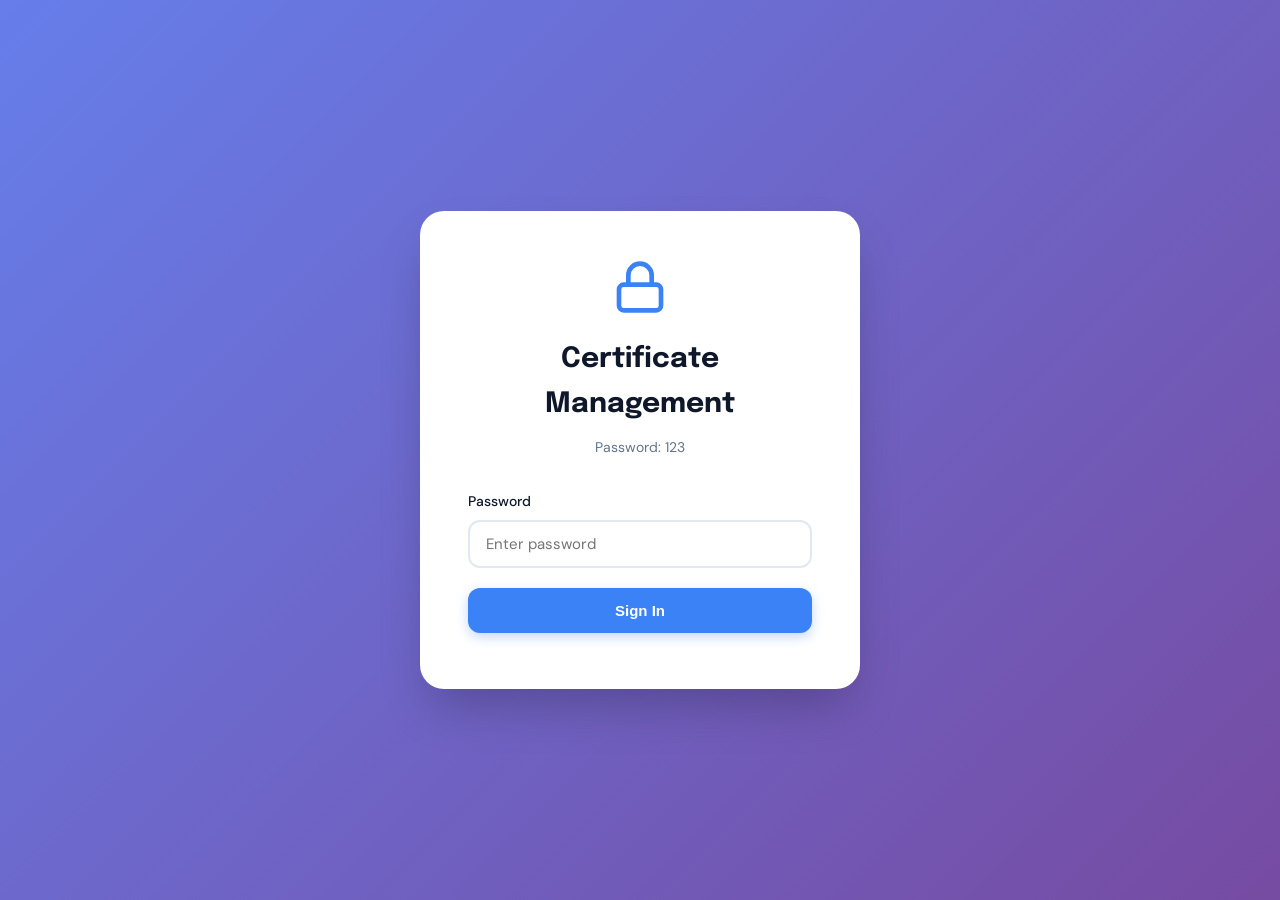
==== index.html @ cfa5e2e6 "Rename index .html to index.html" ====
<!DOCTYPE html>
<html lang="en">
<head>
  <meta charset="UTF-8">
  <meta name="viewport" content="width=device-width, initial-scale=1.0">
  <title>Certificate Management System</title>
  <link href="https://fonts.googleapis.com/css2?family=DM+Sans:wght@400;500;700&family=Epilogue:wght@600;700;800&display=swap" rel="stylesheet">
  <style>
/* ===== CSS VARIABLES ===== */
:root {
  --color-primary: #0F172A;
  --color-accent: #3B82F6;
  --color-accent-hover: #2563EB;
  --color-success: #10B981;
  --color-success-light: #D1FAE5;
  --color-success-dark: #065F46;
  --color-warning: #F59E0B;
  --color-warning-light: #FEF3C7;
  --color-warning-dark: #92400E;
  --color-danger: #EF4444;
  --color-danger-light: #FEE2E2;
  --color-danger-dark: #991B1B;
  --color-info: #06B6D4;
  --color-bg: #F8FAFC;
  --color-surface: #FFFFFF;
  --color-border: #E2E8F0;
  --color-text: #0F172A;
  --color-text-secondary: #64748B;
  --color-text-tertiary: #94A3B8;
  --font-body: 'DM Sans', -apple-system, BlinkMacSystemFont, sans-serif;
  --font-heading: 'Epilogue', -apple-system, BlinkMacSystemFont, sans-serif;
  --shadow-sm: 0 1px 2px 0 rgba(0,0,0,0.05);
  --shadow-md: 0 4px 6px -1px rgba(0,0,0,0.1);
  --shadow-lg: 0 10px 15px -3px rgba(0,0,0,0.1);
  --shadow-xl: 0 20px 25px -5px rgba(0,0,0,0.1);
  --transition: all 0.2s cubic-bezier(0.4, 0, 0.2, 1);
}

/* ===== RESET ===== */
* { margin: 0; padding: 0; box-sizing: border-box; }

body {
  font-family: var(--font-body);
  background: var(--color-bg);
  color: var(--color-text);
  line-height: 1.6;
  -webkit-font-smoothing: antialiased;
}

/* ===== ANIMATIONS ===== */
@keyframes slideUp {
  from { opacity: 0; transform: translateY(30px); }
  to   { opacity: 1; transform: translateY(0); }
}

/* ===== LOGIN ===== */
.login-container {
  min-height: 100vh;
  display: flex;
  align-items: center;
  justify-content: center;
  background: linear-gradient(135deg, #667eea 0%, #764ba2 100%);
  padding: 20px;
}

.login-card {
  background: var(--color-surface);
  padding: 48px;
  border-radius: 24px;
  box-shadow: 0 25px 50px -12px rgba(0,0,0,0.25);
  width: 100%;
  max-width: 440px;
  animation: slideUp 0.5s ease-out;
}

.login-header { text-align: center; margin-bottom: 32px; }
.lock-icon { width: 56px; height: 56px; color: var(--color-accent); margin-bottom: 16px; }
.login-header h1 { font-family: var(--font-heading); font-size: 28px; font-weight: 700; margin-bottom: 8px; }
.subtitle { color: var(--color-text-secondary); font-size: 14px; }

/* ===== INPUTS ===== */
.input-group { display: flex; flex-direction: column; gap: 8px; margin-bottom: 20px; }
.input-group label { font-size: 14px; font-weight: 500; }

input[type="text"],
input[type="password"],
input[type="date"],
select {
  padding: 12px 16px;
  border: 2px solid var(--color-border);
  border-radius: 12px;
  font-size: 15px;
  font-family: var(--font-body);
  transition: var(--transition);
  background: var(--color-surface);
}

input:focus, select:focus {
  outline: none;
  border-color: var(--color-accent);
  box-shadow: 0 0 0 3px rgba(59,130,246,0.1);
}

input[type="file"] { display: none; }

/* ===== BUTTONS ===== */
.btn-primary {
  display: flex; align-items: center; justify-content: center; gap: 8px;
  padding: 14px 24px;
  background: var(--color-accent); color: white;
  border: none; border-radius: 12px;
  font-size: 15px; font-weight: 600; cursor: pointer;
  transition: var(--transition);
  box-shadow: 0 4px 12px rgba(59,130,246,0.3);
  width: 100%;
}
.btn-primary:hover { background: var(--color-accent-hover); transform: translateY(-2px); }

.btn-secondary {
  display: flex; align-items: center; gap: 8px;
  padding: 10px 18px;
  background: var(--color-surface); color: var(--color-text);
  border: 2px solid var(--color-border); border-radius: 10px;
  font-size: 14px; font-weight: 500; cursor: pointer;
  transition: var(--transition);
}
.btn-secondary:hover { background: var(--color-bg); border-color: var(--color-accent); color: var(--color-accent); }
.btn-secondary svg { width: 18px; height: 18px; }
.btn-secondary.active { background: var(--color-accent); color: white; border-color: var(--color-accent); }

.error-msg { color: var(--color-danger); font-size: 14px; text-align: center; margin-top: 8px; font-weight: 500; }

/* ===== MAIN APP ===== */
.main-container { min-height: 100vh; background: var(--color-bg); display: none; }

.app-header {
  background: var(--color-surface);
  border-bottom: 1px solid var(--color-border);
  position: sticky; top: 0; z-index: 100;
  box-shadow: var(--shadow-sm);
}

.header-content {
  max-width: 1400px; margin: 0 auto;
  padding: 20px 32px;
  display: flex; justify-content: space-between; align-items: center;
  flex-wrap: wrap; gap: 16px;
}

.header-left { display: flex; align-items: center; gap: 16px; }
.logo-icon { width: 32px; height: 32px; color: var(--color-accent); }
.header-left h1 { font-family: var(--font-heading); font-size: 22px; font-weight: 700; }
.header-right { display: flex; gap: 12px; align-items: center; }

.badge {
  display: inline-flex; align-items: center; justify-content: center;
  min-width: 20px; height: 20px; padding: 0 6px;
  background: var(--color-danger); color: white;
  border-radius: 10px; font-size: 11px; font-weight: 700; margin-left: 4px;
}

/* ===== NAV TABS ===== */
.nav-tabs {
  max-width: 1400px; margin: 0 auto;
  padding: 0 32px;
  display: flex; gap: 4px;
  border-top: 1px solid var(--color-border);
}

.nav-tab {
  display: flex; align-items: center; gap: 8px;
  padding: 12px 20px;
  background: none; border: none;
  font-family: var(--font-body);
  font-size: 14px; font-weight: 500;
  color: var(--color-text-secondary);
  cursor: pointer;
  border-bottom: 3px solid transparent;
  margin-bottom: -1px;
  transition: var(--transition);
}
.nav-tab:hover { color: var(--color-accent); }
.nav-tab.active { color: var(--color-accent); border-bottom-color: var(--color-accent); }
.nav-tab svg { width: 18px; height: 18px; }

/* ===== PAGES ===== */
.page { display: none; }
.page.active { display: block; }
.main-content { max-width: 1400px; margin: 0 auto; padding: 32px; }

/* ===== STATS ===== */
.stats-grid {
  display: grid;
  grid-template-columns: repeat(auto-fit, minmax(250px, 1fr));
  gap: 20px; margin-bottom: 32px;
}

.stat-card {
  background: var(--color-surface); border: 2px solid var(--color-border);
  border-radius: 16px; padding: 24px;
  display: flex; align-items: center; gap: 16px;
  transition: var(--transition);
}
.stat-card:hover { transform: translateY(-4px); box-shadow: var(--shadow-lg); }

.stat-icon {
  width: 56px; height: 56px; border-radius: 14px;
  display: flex; align-items: center; justify-content: center; flex-shrink: 0;
}
.stat-icon svg { width: 28px; height: 28px; }
.stat-total .stat-icon   { background: rgba(59,130,246,0.1);  color: var(--color-accent); }
.stat-valid .stat-icon   { background: var(--color-success-light); color: var(--color-success); }
.stat-expiring .stat-icon { background: var(--color-warning-light); color: var(--color-warning); }
.stat-expired .stat-icon  { background: var(--color-danger-light);  color: var(--color-danger); }

.stat-label { font-size: 14px; color: var(--color-text-secondary); margin-bottom: 4px; font-weight: 500; }
.stat-value { font-size: 32px; font-weight: 700; font-family: var(--font-heading); }

/* ===== FORM ===== */
.form-card {
  background: var(--color-surface); border: 2px solid var(--color-border);
  border-radius: 16px; padding: 32px; margin-bottom: 32px;
}
.form-card h2 { font-family: var(--font-heading); font-size: 20px; font-weight: 700; margin-bottom: 24px; }
.form-grid { display: grid; grid-template-columns: repeat(auto-fit, minmax(280px,1fr)); gap: 20px; margin-bottom: 20px; }

.file-upload-area { margin-bottom: 24px; }

.file-label {
  display: flex; flex-direction: column; align-items: center; justify-content: center; gap: 12px;
  padding: 32px;
  border: 2px dashed var(--color-border); border-radius: 12px;
  background: var(--color-bg); cursor: pointer; transition: var(--transition);
}
.file-label:hover { border-color: var(--color-accent); background: rgba(59,130,246,0.05); }
.file-label svg { width: 40px; height: 40px; color: var(--color-accent); }
.file-hint { font-size: 13px; color: var(--color-text-secondary); }

.image-preview {
  margin-top: 16px; position: relative; display: inline-block;
  border-radius: 12px; overflow: hidden; border: 2px solid var(--color-border);
}
.image-preview img { display: block; max-width: 300px; max-height: 200px; object-fit: contain; }

.remove-preview {
  position: absolute; top: 8px; right: 8px;
  width: 32px; height: 32px; border-radius: 8px;
  background: rgba(239,68,68,0.95); color: white; border: none;
  cursor: pointer; display: flex; align-items: center; justify-content: center;
}
.remove-preview svg { width: 16px; height: 16px; }

/* ===== TABLE ===== */
.table-controls {
  display: flex; gap: 16px; margin-bottom: 20px; flex-wrap: wrap; align-items: center;
}

.search-box { flex: 1; min-width: 280px; position: relative; }
.search-box svg {
  position: absolute; left: 16px; top: 50%; transform: translateY(-50%);
  width: 20px; height: 20px; color: var(--color-text-secondary); pointer-events: none;
}
.search-box input { width: 100%; padding-left: 48px; }

.filter-group { display: flex; align-items: center; gap: 8px; }
.filter-group label { font-size: 14px; font-weight: 500; color: var(--color-text-secondary); }
.filter-group select { min-width: 150px; }

.table-container {
  background: var(--color-surface); border: 2px solid var(--color-border);
  border-radius: 16px; overflow: hidden;
}

#certTable { width: 100%; border-collapse: collapse; }
#certTable thead { background: var(--color-bg); }
#certTable th {
  padding: 16px 20px; text-align: left;
  font-size: 13px; font-weight: 700; text-transform: uppercase; letter-spacing: 0.5px;
  color: var(--color-text-secondary); border-bottom: 2px solid var(--color-border);
}
#certTable td { padding: 16px 20px; font-size: 14px; border-bottom: 1px solid var(--color-border); }
#certTable tbody tr { transition: var(--transition); }
#certTable tbody tr:hover { background: var(--color-bg); }

tr.valid    { border-left: 4px solid var(--color-success); }
tr.expiring { border-left: 4px solid var(--color-warning); }
tr.expired  { border-left: 4px solid var(--color-danger); }

.status-badge {
  display: inline-flex; align-items: center;
  padding: 6px 12px; border-radius: 8px;
  font-size: 12px; font-weight: 600; text-transform: uppercase; letter-spacing: 0.5px;
}
.status-valid    { background: var(--color-success-light); color: var(--color-success-dark); }
.status-expiring { background: var(--color-warning-light); color: var(--color-warning-dark); }
.status-expired  { background: var(--color-danger-light);  color: var(--color-danger-dark); }

.certificate-img {
  width: 80px; height: 60px; object-fit: cover;
  border-radius: 8px; border: 2px solid var(--color-border);
  cursor: pointer; transition: var(--transition);
}
.certificate-img:hover { transform: scale(1.05); }

.action-buttons { display: flex; gap: 8px; }

.action-btn {
  padding: 8px 12px; border-radius: 8px; font-size: 13px; font-weight: 500;
  cursor: pointer; transition: var(--transition);
  border: 2px solid var(--color-border); background: var(--color-surface);
  display: inline-flex; align-items: center; gap: 4px;
}
.action-btn svg { width: 16px; height: 16px; }
.btn-view   { border-color: var(--color-info);   color: var(--color-info); }
.btn-view:hover  { background: var(--color-info);  color: white; }
.btn-delete { border-color: var(--color-danger); color: var(--color-danger); }
.btn-delete:hover { background: var(--color-danger); color: white; }

.empty-state { text-align: center; padding: 80px 20px; }
.empty-state svg { width: 80px; height: 80px; color: var(--color-text-tertiary); margin-bottom: 24px; }
.empty-state h3 { font-family: var(--font-heading); font-size: 20px; font-weight: 700; margin-bottom: 8px; }
.empty-state p { color: var(--color-text-secondary); }

/* ===== CALENDAR PAGE ===== */
.calendar-page { max-width: 1400px; margin: 0 auto; padding: 32px; }

.calendar-header {
  display: flex; align-items: center; justify-content: space-between;
  margin-bottom: 28px; flex-wrap: wrap; gap: 16px;
}
.calendar-header h2 { font-family: var(--font-heading); font-size: 24px; font-weight: 700; }

.calendar-nav { display: flex; align-items: center; gap: 16px; }

.calendar-month-year {
  font-family: var(--font-heading); font-size: 20px; font-weight: 700;
  min-width: 180px; text-align: center;
}

.calendar-nav-btn {
  width: 40px; height: 40px; border-radius: 10px;
  background: var(--color-surface); border: 2px solid var(--color-border);
  cursor: pointer; display: flex; align-items: center; justify-content: center;
  transition: var(--transition);
}
.calendar-nav-btn:hover { border-color: var(--color-accent); color: var(--color-accent); }
.calendar-nav-btn svg { width: 20px; height: 20px; }

.calendar-legend { display: flex; gap: 20px; flex-wrap: wrap; margin-bottom: 20px; }
.legend-item { display: flex; align-items: center; gap: 8px; font-size: 13px; font-weight: 500; }
.legend-dot { width: 12px; height: 12px; border-radius: 50%; }
.legend-dot.issued   { background: var(--color-accent); }
.legend-dot.expiring { background: var(--color-warning); }
.legend-dot.expired  { background: var(--color-danger); }
.legend-dot.valid    { background: var(--color-success); }

.calendar-grid-wrapper {
  background: var(--color-surface); border: 2px solid var(--color-border);
  border-radius: 20px; overflow: hidden;
  box-shadow: var(--shadow-md);
}

.calendar-weekdays {
  display: grid; grid-template-columns: repeat(7, 1fr);
  background: var(--color-bg); border-bottom: 2px solid var(--color-border);
}

.calendar-weekday {
  padding: 14px 8px; text-align: center;
  font-size: 12px; font-weight: 700; text-transform: uppercase;
  letter-spacing: 0.5px; color: var(--color-text-secondary);
}

.calendar-days { display: grid; grid-template-columns: repeat(7, 1fr); }

.calendar-day {
  min-height: 110px; padding: 10px;
  border-right: 1px solid var(--color-border);
  border-bottom: 1px solid var(--color-border);
  cursor: default;
  transition: var(--transition);
  position: relative;
}
.calendar-day:nth-child(7n) { border-right: none; }
.calendar-day.other-month { background: #FAFAFA; }
.calendar-day.other-month .day-number { color: var(--color-text-tertiary); }
.calendar-day.today { background: rgba(59,130,246,0.05); }
.calendar-day.today .day-number {
  background: var(--color-accent); color: white;
  width: 28px; height: 28px; border-radius: 50%;
  display: flex; align-items: center; justify-content: center;
  font-weight: 700;
}
.calendar-day.has-certs { cursor: pointer; }
.calendar-day.has-certs:hover { background: rgba(59,130,246,0.07); }

.day-number {
  font-size: 14px; font-weight: 600;
  width: 28px; height: 28px;
  display: flex; align-items: center; justify-content: center;
  margin-bottom: 6px;
}

.day-dots { display: flex; flex-wrap: wrap; gap: 4px; margin-top: 4px; }

.day-cert-pill {
  display: inline-flex; align-items: center;
  padding: 2px 8px; border-radius: 6px;
  font-size: 11px; font-weight: 600;
  max-width: 100%; overflow: hidden; text-overflow: ellipsis; white-space: nowrap;
  cursor: pointer;
}
.pill-issued   { background: rgba(59,130,246,0.15); color: #1D4ED8; }
.pill-expiring { background: var(--color-warning-light); color: var(--color-warning-dark); }
.pill-expired  { background: var(--color-danger-light);  color: var(--color-danger-dark); }
.pill-valid    { background: var(--color-success-light);  color: var(--color-success-dark); }

.more-certs {
  font-size: 11px; color: var(--color-text-secondary); font-weight: 600;
  margin-top: 4px; cursor: pointer;
}
.more-certs:hover { color: var(--color-accent); }

/* ===== CALENDAR DETAIL PANEL ===== */
.cal-detail-panel {
  background: var(--color-surface); border: 2px solid var(--color-border);
  border-radius: 16px; margin-top: 24px; padding: 28px;
  animation: slideUp 0.3s ease-out;
  display: none;
}
.cal-detail-panel.show { display: block; }

.cal-detail-title {
  font-family: var(--font-heading); font-size: 18px; font-weight: 700;
  margin-bottom: 20px; display: flex; align-items: center; justify-content: space-between;
}

.close-detail {
  width: 32px; height: 32px; border-radius: 8px;
  background: var(--color-bg); border: 2px solid var(--color-border);
  cursor: pointer; display: flex; align-items: center; justify-content: center;
  transition: var(--transition);
}
.close-detail:hover { border-color: var(--color-danger); color: var(--color-danger); }
.close-detail svg { width: 16px; height: 16px; }

.detail-certs-grid {
  display: grid; grid-template-columns: repeat(auto-fill, minmax(260px, 1fr));
  gap: 16px;
}

.detail-cert-card {
  border: 2px solid var(--color-border); border-radius: 12px;
  padding: 16px; cursor: pointer;
  transition: var(--transition);
  overflow: hidden;
}
.detail-cert-card:hover { transform: translateY(-2px); box-shadow: var(--shadow-md); }
.detail-cert-card.issued-card  { border-left: 4px solid var(--color-accent); }
.detail-cert-card.expiry-card.valid    { border-left: 4px solid var(--color-success); }
.detail-cert-card.expiry-card.expiring { border-left: 4px solid var(--color-warning); }
.detail-cert-card.expiry-card.expired  { border-left: 4px solid var(--color-danger); }

.detail-cert-type  { font-size: 11px; font-weight: 700; text-transform: uppercase; letter-spacing: 0.5px; margin-bottom: 8px; opacity: 0.7; }
.detail-cert-num   { font-size: 16px; font-weight: 700; margin-bottom: 4px; }
.detail-cert-sup   { font-size: 13px; color: var(--color-text-secondary); }

.detail-cert-img {
  width: 100%; height: 80px; object-fit: cover;
  border-radius: 8px; margin-top: 12px;
  border: 1px solid var(--color-border);
}

/* ===== MODALS ===== */
.modal { display: none; position: fixed; inset: 0; z-index: 1000; }

.modal-overlay {
  position: absolute; inset: 0;
  background: rgba(0,0,0,0.6); backdrop-filter: blur(4px);
}

.modal-content {
  position: relative; background: var(--color-surface);
  margin: 5% auto; width: 90%; max-width: 600px;
  border-radius: 20px; box-shadow: var(--shadow-xl);
  max-height: 80vh; display: flex; flex-direction: column;
}
.modal-large { max-width: 900px; }

.modal-header {
  padding: 24px 32px; border-bottom: 2px solid var(--color-border);
  display: flex; justify-content: space-between; align-items: center;
}
.modal-header h2 { font-family: var(--font-heading); font-size: 20px; font-weight: 700; }
.modal-actions { display: flex; gap: 8px; }

.btn-icon {
  width: 40px; height: 40px; border-radius: 10px;
  background: var(--color-surface); border: 2px solid var(--color-border);
  cursor: pointer; display: flex; align-items: center; justify-content: center;
  transition: var(--transition);
}
.btn-icon svg { width: 20px; height: 20px; }
.btn-icon:hover { background: var(--color-bg); border-color: var(--color-accent); color: var(--color-accent); }

.modal-close {
  width: 40px; height: 40px; border-radius: 10px;
  background: var(--color-bg); border: 2px solid var(--color-border);
  color: var(--color-text); cursor: pointer;
  display: flex; align-items: center; justify-content: center;
}
.modal-close:hover { background: var(--color-danger-light); border-color: var(--color-danger); color: var(--color-danger); }

.modal-body { padding: 32px; overflow-y: auto; }

#viewCertImage {
  width: 100%; height: auto; max-height: 70vh;
  object-fit: contain; border-radius: 12px; border: 2px solid var(--color-border);
}

.reminder-item { padding: 16px; border-radius: 12px; margin-bottom: 12px; border-left: 4px solid; }
.reminder-expired  { background: var(--color-danger-light);  border-color: var(--color-danger);  color: var(--color-danger-dark); }
.reminder-expiring { background: var(--color-warning-light); border-color: var(--color-warning); color: var(--color-warning-dark); }
.reminder-item strong { display: block; margin-bottom: 4px; font-size: 15px; }

/* ===== TOAST ===== */
.toast {
  position: fixed; bottom: 32px; right: 32px;
  background: var(--color-primary); color: white;
  padding: 16px 24px; border-radius: 12px;
  box-shadow: var(--shadow-xl); display: none; z-index: 2000; max-width: 400px;
}
.toast.show    { display: block; }
.toast.success { background: var(--color-success); }
.toast.error   { background: var(--color-danger); }

/* ===== RESPONSIVE ===== */
@media (max-width: 768px) {
  .stats-grid { grid-template-columns: 1fr; }
  .form-grid  { grid-template-columns: 1fr; }
  .table-container { overflow-x: auto; }
  #certTable { min-width: 800px; }
  .login-card { padding: 32px 24px; }
  .calendar-day { min-height: 72px; padding: 6px; }
  .calendar-page, .main-content { padding: 16px; }
  .day-cert-pill { font-size: 10px; padding: 1px 5px; }
  .nav-tabs { padding: 0 16px; }
  .header-content { padding: 16px; }
}

  </style>
</head>
<body>

<!-- LOGIN PAGE -->
<div id="loginPage" class="login-container">
  <div class="login-card">
    <div class="login-header">
      <svg class="lock-icon" viewBox="0 0 24 24" fill="none" stroke="currentColor" stroke-width="2">
        <rect x="3" y="11" width="18" height="11" rx="2" ry="2"></rect>
        <path d="M7 11V7a5 5 0 0 1 10 0v4"></path>
      </svg>
      <h1>Certificate Management</h1>
      <p class="subtitle">Password: 123</p>
    </div>
    <div class="input-group">
      <label for="passwordInput">Password</label>
      <input type="password" id="passwordInput" placeholder="Enter password" onkeydown="if(event.key==='Enter')login()">
    </div>
    <button onclick="login()" class="btn-primary"><span>Sign In</span></button>
    <p id="loginError" class="error-msg"></p>
  </div>
</div>

<!-- MAIN APP -->
<div id="mainPage" class="main-container">
  <header class="app-header">
    <div class="header-content">
      <div class="header-left">
        <svg class="logo-icon" viewBox="0 0 24 24" fill="none" stroke="currentColor" stroke-width="2">
          <path d="M14 2H6a2 2 0 0 0-2 2v16a2 2 0 0 0 2 2h12a2 2 0 0 0 2-2V8z"></path>
          <polyline points="14 2 14 8 20 8"></polyline>
        </svg>
        <h1>Certificate Manager</h1>
      </div>
      <div class="header-right">
        <button class="btn-secondary" onclick="viewReminders()">
          <svg viewBox="0 0 24 24" fill="none" stroke="currentColor" stroke-width="2">
            <path d="M18 8A6 6 0 0 0 6 8c0 7-3 9-3 9h18s-3-2-3-9"></path>
          </svg>
          <span>Reminders</span>
          <span id="reminderBadge" class="badge" style="display:none;">0</span>
        </button>
        <button class="btn-secondary" onclick="exportData()">
          <svg viewBox="0 0 24 24" fill="none" stroke="currentColor" stroke-width="2">
            <path d="M21 15v4a2 2 0 0 1-2 2H5a2 2 0 0 1-2-2v-4"></path>
            <polyline points="7 10 12 15 17 10"></polyline>
          </svg>
          <span>Export</span>
        </button>
        <button class="btn-secondary" onclick="logout()"><span>Logout</span></button>
      </div>
    </div>

    <!-- NAV TABS -->
    <div class="nav-tabs">
      <button class="nav-tab active" onclick="switchPage('dashboard')" id="tab-dashboard">
        <svg viewBox="0 0 24 24" fill="none" stroke="currentColor" stroke-width="2">
          <rect x="3" y="3" width="7" height="7"></rect><rect x="14" y="3" width="7" height="7"></rect>
          <rect x="3" y="14" width="7" height="7"></rect><rect x="14" y="14" width="7" height="7"></rect>
        </svg>
        Dashboard
      </button>
      <button class="nav-tab" onclick="switchPage('calendar')" id="tab-calendar">
        <svg viewBox="0 0 24 24" fill="none" stroke="currentColor" stroke-width="2">
          <rect x="3" y="4" width="18" height="18" rx="2" ry="2"></rect>
          <line x1="16" y1="2" x2="16" y2="6"></line>
          <line x1="8" y1="2" x2="8" y2="6"></line>
          <line x1="3" y1="10" x2="21" y2="10"></line>
        </svg>
        Calendar
      </button>
    </div>
  </header>

  <!-- DASHBOARD PAGE -->
  <div id="page-dashboard" class="page active">
    <div class="main-content">
      <div class="stats-grid">
        <div class="stat-card stat-total">
          <div class="stat-icon">
            <svg viewBox="0 0 24 24" fill="none" stroke="currentColor" stroke-width="2">
              <path d="M22 19a2 2 0 0 1-2 2H4a2 2 0 0 1-2-2V5a2 2 0 0 1 2-2h5l2 3h9a2 2 0 0 1 2 2z"></path>
            </svg>
          </div>
          <div class="stat-content">
            <p class="stat-label">Total Certificates</p>
            <p class="stat-value" id="totalCount">0</p>
          </div>
        </div>
        <div class="stat-card stat-valid">
          <div class="stat-icon">
            <svg viewBox="0 0 24 24" fill="none" stroke="currentColor" stroke-width="2">
              <polyline points="20 6 9 17 4 12"></polyline>
            </svg>
          </div>
          <div class="stat-content">
            <p class="stat-label">Valid</p>
            <p class="stat-value" id="validCount">0</p>
          </div>
        </div>
        <div class="stat-card stat-expiring">
          <div class="stat-icon">
            <svg viewBox="0 0 24 24" fill="none" stroke="currentColor" stroke-width="2">
              <circle cx="12" cy="12" r="10"></circle>
              <polyline points="12 6 12 12 16 14"></polyline>
            </svg>
          </div>
          <div class="stat-content">
            <p class="stat-label">Expiring Soon</p>
            <p class="stat-value" id="expiringCount">0</p>
          </div>
        </div>
        <div class="stat-card stat-expired">
          <div class="stat-icon">
            <svg viewBox="0 0 24 24" fill="none" stroke="currentColor" stroke-width="2">
              <circle cx="12" cy="12" r="10"></circle>
              <line x1="15" y1="9" x2="9" y2="15"></line>
              <line x1="9" y1="9" x2="15" y2="15"></line>
            </svg>
          </div>
          <div class="stat-content">
            <p class="stat-label">Expired</p>
            <p class="stat-value" id="expiredCount">0</p>
          </div>
        </div>
      </div>

      <div class="form-card">
        <h2>Add New Certificate</h2>
        <form id="certForm" onsubmit="addCertificate(event)">
          <div class="form-grid">
            <div class="input-group">
              <label for="certNumber">Certificate Number *</label>
              <input type="text" id="certNumber" required>
            </div>
            <div class="input-group">
              <label for="supplier">Supplier Name *</label>
              <input type="text" id="supplier" required>
            </div>
            <div class="input-group">
              <label for="issuedDate">Issued Date *</label>
              <input type="date" id="issuedDate" required>
            </div>
            <div class="input-group">
              <label for="expiryDate">Expiry Date *</label>
              <input type="date" id="expiryDate" required>
            </div>
          </div>
          <div class="file-upload-area">
            <label for="certFile" class="file-label">
              <svg viewBox="0 0 24 24" fill="none" stroke="currentColor" stroke-width="2">
                <path d="M21 15v4a2 2 0 0 1-2 2H5a2 2 0 0 1-2-2v-4"></path>
                <polyline points="17 8 12 3 7 8"></polyline>
                <line x1="12" y1="3" x2="12" y2="15"></line>
              </svg>
              <span id="fileLabel">Upload Certificate Image</span>
              <span class="file-hint">JPG, PNG, WebP, GIF (Max 5MB)</span>
            </label>
            <input type="file" id="certFile" accept="image/*" required onchange="previewImage(event)">
            <div id="imagePreview" class="image-preview" style="display:none;">
              <img id="previewImg" src="">
              <button type="button" class="remove-preview" onclick="clearPreview()">
                <svg viewBox="0 0 24 24" fill="none" stroke="currentColor" stroke-width="2">
                  <line x1="18" y1="6" x2="6" y2="18"></line>
                  <line x1="6" y1="6" x2="18" y2="18"></line>
                </svg>
              </button>
            </div>
          </div>
          <button type="submit" class="btn-primary"><span>Add Certificate</span></button>
        </form>
      </div>

      <div class="table-controls">
        <div class="search-box">
          <svg viewBox="0 0 24 24" fill="none" stroke="currentColor" stroke-width="2">
            <circle cx="11" cy="11" r="8"></circle>
            <path d="m21 21-4.35-4.35"></path>
          </svg>
          <input type="text" id="searchInput" placeholder="Search..." oninput="filterTable()">
        </div>
        <div class="filter-group">
          <label>Status:</label>
          <select id="statusFilter" onchange="filterTable()">
            <option value="all">All</option>
            <option value="valid">Valid</option>
            <option value="expiring">Expiring</option>
            <option value="expired">Expired</option>
          </select>
        </div>
      </div>

      <div class="table-container">
        <table id="certTable">
          <thead>
            <tr>
              <th>Certificate No.</th>
              <th>Supplier</th>
              <th>Issued</th>
              <th>Expiry</th>
              <th>Status</th>
              <th>Image</th>
              <th>Actions</th>
            </tr>
          </thead>
          <tbody></tbody>
        </table>
        <div id="emptyState" class="empty-state">
          <svg viewBox="0 0 24 24" fill="none" stroke="currentColor" stroke-width="2">
            <path d="M14 2H6a2 2 0 0 0-2 2v16a2 2 0 0 0 2 2h12a2 2 0 0 0 2-2V8z"></path>
          </svg>
          <h3>No certificates yet</h3>
          <p>Add your first certificate to get started</p>
        </div>
      </div>
    </div>
  </div>

  <!-- CALENDAR PAGE -->
  <div id="page-calendar" class="page">
    <div class="calendar-page">
      <div class="calendar-header">
        <h2>Certificate Calendar</h2>
        <div class="calendar-nav">
          <button class="calendar-nav-btn" onclick="changeCalMonth(-1)">
            <svg viewBox="0 0 24 24" fill="none" stroke="currentColor" stroke-width="2">
              <polyline points="15 18 9 12 15 6"></polyline>
            </svg>
          </button>
          <div class="calendar-month-year" id="calMonthYear"></div>
          <button class="calendar-nav-btn" onclick="changeCalMonth(1)">
            <svg viewBox="0 0 24 24" fill="none" stroke="currentColor" stroke-width="2">
              <polyline points="9 18 15 12 9 6"></polyline>
            </svg>
          </button>
          <button class="btn-secondary" onclick="goToday()" style="margin-left:8px;">Today</button>
        </div>
      </div>

      <div class="calendar-legend">
        <div class="legend-item"><div class="legend-dot issued"></div><span>Issued Date</span></div>
        <div class="legend-item"><div class="legend-dot valid"></div><span>Expires (Valid)</span></div>
        <div class="legend-item"><div class="legend-dot expiring"></div><span>Expires (Soon)</span></div>
        <div class="legend-item"><div class="legend-dot expired"></div><span>Expired</span></div>
      </div>

      <div class="calendar-grid-wrapper">
        <div class="calendar-weekdays">
          <div class="calendar-weekday">Sun</div>
          <div class="calendar-weekday">Mon</div>
          <div class="calendar-weekday">Tue</div>
          <div class="calendar-weekday">Wed</div>
          <div class="calendar-weekday">Thu</div>
          <div class="calendar-weekday">Fri</div>
          <div class="calendar-weekday">Sat</div>
        </div>
        <div class="calendar-days" id="calendarDays"></div>
      </div>

      <!-- Day detail panel -->
      <div class="cal-detail-panel" id="calDetailPanel">
        <div class="cal-detail-title">
          <span id="calDetailDate"></span>
          <button class="close-detail" onclick="closeCalDetail()">
            <svg viewBox="0 0 24 24" fill="none" stroke="currentColor" stroke-width="2">
              <line x1="18" y1="6" x2="6" y2="18"></line>
              <line x1="6" y1="6" x2="18" y2="18"></line>
            </svg>
          </button>
        </div>
        <div class="detail-certs-grid" id="calDetailCerts"></div>
      </div>
    </div>
  </div>
</div>

<!-- MODALS -->
<div id="reminderModal" class="modal">
  <div class="modal-overlay" onclick="closeModal('reminderModal')"></div>
  <div class="modal-content">
    <div class="modal-header">
      <h2>Reminders</h2>
      <button class="modal-close" onclick="closeModal('reminderModal')">
        <svg viewBox="0 0 24 24" fill="none" stroke="currentColor" stroke-width="2">
          <line x1="18" y1="6" x2="6" y2="18"></line>
          <line x1="6" y1="6" x2="18" y2="18"></line>
        </svg>
      </button>
    </div>
    <div class="modal-body" id="reminderContent"></div>
  </div>
</div>

<div id="viewCertModal" class="modal">
  <div class="modal-overlay" onclick="closeModal('viewCertModal')"></div>
  <div class="modal-content modal-large">
    <div class="modal-header">
      <h2>Certificate</h2>
      <div class="modal-actions">
        <button class="btn-icon" onclick="downloadCert()">
          <svg viewBox="0 0 24 24" fill="none" stroke="currentColor" stroke-width="2">
            <path d="M21 15v4a2 2 0 0 1-2 2H5a2 2 0 0 1-2-2v-4"></path>
            <polyline points="7 10 12 15 17 10"></polyline>
          </svg>
        </button>
        <button class="modal-close" onclick="closeModal('viewCertModal')">
          <svg viewBox="0 0 24 24" fill="none" stroke="currentColor" stroke-width="2">
            <line x1="18" y1="6" x2="6" y2="18"></line>
            <line x1="6" y1="6" x2="18" y2="18"></line>
          </svg>
        </button>
      </div>
    </div>
    <div class="modal-body">
      <img id="viewCertImage" src="">
    </div>
  </div>
</div>

<div id="toast" class="toast"></div>

<script>
// ===== STATE =====
const PASSWORD = "123";
let certificates = [];
let currentImg = '';
let calYear, calMonth;

// ===== AUTH =====
function login() {
  const pass = document.getElementById('passwordInput').value;
  if (pass === PASSWORD) {
    document.getElementById('loginPage').style.display = 'none';
    document.getElementById('mainPage').style.display = 'block';
    updateStats();
    initCalendar();
  } else {
    document.getElementById('loginError').textContent = 'Wrong password!';
  }
}

function logout() {
  if (confirm('Logout?')) {
    document.getElementById('mainPage').style.display = 'none';
    document.getElementById('loginPage').style.display = 'flex';
    document.getElementById('passwordInput').value = '';
  }
}

// ===== PAGE SWITCHING =====
function switchPage(name) {
  document.querySelectorAll('.page').forEach(p => p.classList.remove('active'));
  document.querySelectorAll('.nav-tab').forEach(t => t.classList.remove('active'));
  document.getElementById('page-' + name).classList.add('active');
  document.getElementById('tab-' + name).classList.add('active');
  if (name === 'calendar') renderCalendar();
}

// ===== IMAGE PREVIEW =====
function previewImage(e) {
  const file = e.target.files[0];
  if (!file) return;
  if (file.size > 5 * 1024 * 1024) {
    alert('File too large! Max 5MB');
    e.target.value = '';
    return;
  }
  document.getElementById('fileLabel').textContent = file.name;
  const reader = new FileReader();
  reader.onload = ev => {
    document.getElementById('previewImg').src = ev.target.result;
    document.getElementById('imagePreview').style.display = 'block';
  };
  reader.readAsDataURL(file);
}

function clearPreview() {
  document.getElementById('certFile').value = '';
  document.getElementById('fileLabel').textContent = 'Upload Certificate Image';
  document.getElementById('imagePreview').style.display = 'none';
}

// ===== ADD CERTIFICATE =====
function addCertificate(e) {
  e.preventDefault();
  const certNumber = document.getElementById('certNumber').value;
  const supplier   = document.getElementById('supplier').value;
  const issuedDate = document.getElementById('issuedDate').value;
  const expiryDate = document.getElementById('expiryDate').value;
  const file = document.getElementById('certFile').files[0];

  if (!file) { alert('Please upload an image'); return; }

  const reader = new FileReader();
  reader.onload = ev => {
    certificates.push({
      id: Date.now(),
      certNumber,
      supplier,
      issuedDate,
      expiryDate,
      image: ev.target.result
    });
    renderTable();
    updateStats();
    document.getElementById('certForm').reset();
    clearPreview();
    showToast('Certificate added!', 'success');
    if (document.getElementById('page-calendar').classList.contains('active')) {
      renderCalendar();
    }
  };
  reader.readAsDataURL(file);
}

// ===== RENDER TABLE =====
function renderTable() {
  const tbody = document.querySelector('#certTable tbody');
  const empty  = document.getElementById('emptyState');
  tbody.innerHTML = '';

  if (certificates.length === 0) {
    empty.style.display = 'block';
    return;
  }
  empty.style.display = 'none';

  certificates.forEach(cert => {
    const status = getStatus(cert.expiryDate);
    const row = tbody.insertRow();
    row.className = status.class;
    row.innerHTML = `
      <td><strong>${cert.certNumber}</strong></td>
      <td>${cert.supplier}</td>
      <td>${formatDate(cert.issuedDate)}</td>
      <td>${formatDate(cert.expiryDate)}</td>
      <td><span class="status-badge status-${status.class}">${status.text}</span></td>
      <td><img src="${cert.image}" class="certificate-img" onclick="viewCert(${cert.id})"></td>
      <td>
        <div class="action-buttons">
          <button class="action-btn btn-view" onclick="viewCert(${cert.id})">
            <svg viewBox="0 0 24 24" fill="none" stroke="currentColor" stroke-width="2">
              <path d="M1 12s4-8 11-8 11 8 11 8-4 8-11 8-11-8-11-8z"></path>
              <circle cx="12" cy="12" r="3"></circle>
            </svg>
          </button>
          <button class="action-btn btn-delete" onclick="deleteCert(${cert.id})">
            <svg viewBox="0 0 24 24" fill="none" stroke="currentColor" stroke-width="2">
              <polyline points="3 6 5 6 21 6"></polyline>
              <path d="M19 6v14a2 2 0 0 1-2 2H7a2 2 0 0 1-2-2V6"></path>
            </svg>
          </button>
        </div>
      </td>
    `;
  });
}

// ===== STATUS =====
function getStatus(expiryDate) {
  const today  = new Date(); today.setHours(0, 0, 0, 0);
  const expiry = new Date(expiryDate); expiry.setHours(0, 0, 0, 0);
  const diff   = expiry - today;
  const month  = 30 * 24 * 60 * 60 * 1000;

  if (expiry < today)  return { text: 'Expired',       class: 'expired' };
  if (diff <= month)   return { text: 'Expiring Soon', class: 'expiring' };
  return                      { text: 'Valid',          class: 'valid' };
}

function formatDate(d) {
  return new Date(d).toLocaleDateString('en-US', {
    year: 'numeric', month: 'short', day: 'numeric'
  });
}

// ===== STATS =====
function updateStats() {
  let valid = 0, expiring = 0, expired = 0;
  certificates.forEach(cert => {
    const s = getStatus(cert.expiryDate);
    if (s.class === 'valid')         valid++;
    else if (s.class === 'expiring') expiring++;
    else                             expired++;
  });

  document.getElementById('totalCount').textContent    = certificates.length;
  document.getElementById('validCount').textContent    = valid;
  document.getElementById('expiringCount').textContent = expiring;
  document.getElementById('expiredCount').textContent  = expired;

  const badge = document.getElementById('reminderBadge');
  const count = expiring + expired;
  badge.textContent = count;
  badge.style.display = count > 0 ? 'inline-flex' : 'none';
}

// ===== VIEW / DELETE =====
function viewCert(id) {
  const cert = certificates.find(c => c.id === id);
  if (cert) {
    currentImg = cert.image;
    document.getElementById('viewCertImage').src = cert.image;
    document.getElementById('viewCertModal').style.display = 'block';
  }
}

function deleteCert(id) {
  if (confirm('Delete this certificate?')) {
    certificates = certificates.filter(c => c.id !== id);
    renderTable();
    updateStats();
    if (document.getElementById('page-calendar').classList.contains('active')) {
      renderCalendar();
    }
    showToast('Deleted!', 'success');
  }
}

function downloadCert() {
  if (currentImg) {
    const a = document.createElement('a');
    a.href = currentImg;
    a.download = 'certificate_' + Date.now() + '.jpg';
    a.click();
  }
}

// ===== REMINDERS =====
function viewReminders() {
  const content = document.getElementById('reminderContent');
  const reminders = certificates.filter(cert => getStatus(cert.expiryDate).class !== 'valid');

  if (reminders.length === 0) {
    content.innerHTML = '<p style="text-align:center;padding:40px;color:var(--color-text-secondary);">All clear! ✅</p>';
  } else {
    content.innerHTML = reminders.map(cert => {
      const s = getStatus(cert.expiryDate);
      return `<div class="reminder-item reminder-${s.class}">
        <strong>${cert.certNumber}</strong>
        <span>${cert.supplier} — Expires: ${formatDate(cert.expiryDate)}</span>
      </div>`;
    }).join('');
  }
  document.getElementById('reminderModal').style.display = 'block';
}

// ===== FILTER =====
function filterTable() {
  const search = document.getElementById('searchInput').value.toLowerCase();
  const status = document.getElementById('statusFilter').value;

  document.querySelectorAll('#certTable tbody tr').forEach(row => {
    const matchSearch = row.textContent.toLowerCase().includes(search);
    const matchStatus = status === 'all' || row.classList.contains(status);
    row.style.display = matchSearch && matchStatus ? '' : 'none';
  });
}

// ===== EXPORT =====
function exportData() {
  if (certificates.length === 0) { alert('No data to export'); return; }
  const blob = new Blob([JSON.stringify(certificates, null, 2)], { type: 'application/json' });
  const url  = URL.createObjectURL(blob);
  const a    = document.createElement('a');
  a.href = url;
  a.download = 'certificates_' + Date.now() + '.json';
  a.click();
  URL.revokeObjectURL(url);
  showToast('Exported!', 'success');
}

// ===== MODAL =====
function closeModal(id) {
  document.getElementById(id).style.display = 'none';
}

// ===== TOAST =====
function showToast(msg, type) {
  const t = document.getElementById('toast');
  t.textContent = msg;
  t.className = 'toast ' + type + ' show';
  setTimeout(() => t.className = 'toast', 3000);
}

// ===== CALENDAR =====
function initCalendar() {
  const now = new Date();
  calYear  = now.getFullYear();
  calMonth = now.getMonth();
}

function changeCalMonth(dir) {
  calMonth += dir;
  if (calMonth > 11) { calMonth = 0;  calYear++; }
  if (calMonth < 0)  { calMonth = 11; calYear--; }
  renderCalendar();
  closeCalDetail();
}

function goToday() {
  const now = new Date();
  calYear  = now.getFullYear();
  calMonth = now.getMonth();
  renderCalendar();
  closeCalDetail();
}

function renderCalendar() {
  const monthNames = [
    'January', 'February', 'March', 'April', 'May', 'June',
    'July', 'August', 'September', 'October', 'November', 'December'
  ];
  document.getElementById('calMonthYear').textContent = monthNames[calMonth] + ' ' + calYear;

  const today       = new Date(); today.setHours(0, 0, 0, 0);
  const firstDay    = new Date(calYear, calMonth, 1).getDay();
  const daysInMonth = new Date(calYear, calMonth + 1, 0).getDate();
  const daysInPrev  = new Date(calYear, calMonth, 0).getDate();

  // Build date map: dateStr -> { issued: [], expiry: [] }
  const dateMap = {};
  const addToMap = (dateStr, type, cert) => {
    if (!dateMap[dateStr]) dateMap[dateStr] = { issued: [], expiry: [] };
    dateMap[dateStr][type].push(cert);
  };
  certificates.forEach(cert => {
    addToMap(cert.issuedDate, 'issued', cert);
    addToMap(cert.expiryDate, 'expiry', cert);
  });

  const container  = document.getElementById('calendarDays');
  container.innerHTML = '';
  const totalCells = Math.ceil((firstDay + daysInMonth) / 7) * 7;

  for (let i = 0; i < totalCells; i++) {
    const cell = document.createElement('div');
    cell.className = 'calendar-day';

    let day, month, year, isOther = false;

    if (i < firstDay) {
      day = daysInPrev - firstDay + i + 1;
      month = calMonth - 1; year = calYear;
      if (month < 0) { month = 11; year--; }
      isOther = true;
    } else if (i - firstDay >= daysInMonth) {
      day = i - firstDay - daysInMonth + 1;
      month = calMonth + 1; year = calYear;
      if (month > 11) { month = 0; year++; }
      isOther = true;
    } else {
      day = i - firstDay + 1;
      month = calMonth; year = calYear;
    }

    const dateStr  = `${year}-${String(month + 1).padStart(2, '0')}-${String(day).padStart(2, '0')}`;
    const cellDate = new Date(year, month, day);
    const isToday  = cellDate.getTime() === today.getTime();

    if (isOther) cell.classList.add('other-month');
    if (isToday)  cell.classList.add('today');

    // Day number
    const dayNum = document.createElement('div');
    dayNum.className = 'day-number';
    dayNum.textContent = day;
    cell.appendChild(dayNum);

    // Certificate pills
    const data = dateMap[dateStr];
    if (data) {
      cell.classList.add('has-certs');
      const dots = document.createElement('div');
      dots.className = 'day-dots';

      const MAX_SHOW = 2;
      let shown = 0;
      const allPills = [];

      data.issued.forEach(cert => allPills.push({ cert, type: 'issued' }));
      data.expiry.forEach(cert => {
        const s = getStatus(cert.expiryDate);
        allPills.push({ cert, type: 'expiry', statusClass: s.class });
      });

      allPills.forEach(item => {
        if (shown < MAX_SHOW) {
          const pill = document.createElement('div');
          pill.className = 'day-cert-pill';
          if (item.type === 'issued') {
            pill.classList.add('pill-issued');
            pill.textContent = '↑ ' + item.cert.certNumber;
          } else {
            pill.classList.add('pill-' + item.statusClass);
            pill.textContent = '✕ ' + item.cert.certNumber;
          }
          pill.title = item.cert.supplier;
          dots.appendChild(pill);
          shown++;
        }
      });

      if (allPills.length > MAX_SHOW) {
        const more = document.createElement('div');
        more.className = 'more-certs';
        more.textContent = '+' + (allPills.length - MAX_SHOW) + ' more';
        dots.appendChild(more);
      }

      cell.appendChild(dots);
      cell.addEventListener('click', () => openCalDetail(dateStr, data));
    }

    container.appendChild(cell);
  }
}

function openCalDetail(dateStr, data) {
  const panel = document.getElementById('calDetailPanel');
  document.getElementById('calDetailDate').textContent = 'Certificates on ' + formatDate(dateStr);
  const grid = document.getElementById('calDetailCerts');
  grid.innerHTML = '';

  // Issued cards
  data.issued.forEach(cert => {
    const card = document.createElement('div');
    card.className = 'detail-cert-card issued-card';
    card.innerHTML = `
      <div class="detail-cert-type" style="color:var(--color-accent);">📅 Issued Date</div>
      <div class="detail-cert-num">${cert.certNumber}</div>
      <div class="detail-cert-sup">${cert.supplier}</div>
      <div style="font-size:12px;color:var(--color-text-secondary);margin-top:4px;">Expires: ${formatDate(cert.expiryDate)}</div>
      ${cert.image ? `<img src="${cert.image}" class="detail-cert-img" onclick="viewCert(${cert.id})">` : ''}
    `;
    card.addEventListener('click', e => { if (e.target.tagName !== 'IMG') viewCert(cert.id); });
    grid.appendChild(card);
  });

  // Expiry cards
  data.expiry.forEach(cert => {
    const s = getStatus(cert.expiryDate);
    const card = document.createElement('div');
    card.className = `detail-cert-card expiry-card ${s.class}`;
    const icons = { valid: '✅', expiring: '⚠️', expired: '❌' };
    card.innerHTML = `
      <div class="detail-cert-type">${icons[s.class]} Expiry Date — <span class="status-badge status-${s.class}" style="font-size:10px;padding:2px 8px;">${s.text}</span></div>
      <div class="detail-cert-num">${cert.certNumber}</div>
      <div class="detail-cert-sup">${cert.supplier}</div>
      <div style="font-size:12px;color:var(--color-text-secondary);margin-top:4px;">Issued: ${formatDate(cert.issuedDate)}</div>
      ${cert.image ? `<img src="${cert.image}" class="detail-cert-img" onclick="viewCert(${cert.id})">` : ''}
    `;
    card.addEventListener('click', e => { if (e.target.tagName !== 'IMG') viewCert(cert.id); });
    grid.appendChild(card);
  });

  panel.classList.add('show');
  panel.scrollIntoView({ behavior: 'smooth', block: 'nearest' });
}

function closeCalDetail() {
  document.getElementById('calDetailPanel').classList.remove('show');
}

// ===== INIT =====
document.getElementById('issuedDate').valueAsDate = new Date();
initCalendar();

</script>
</body>
</html>
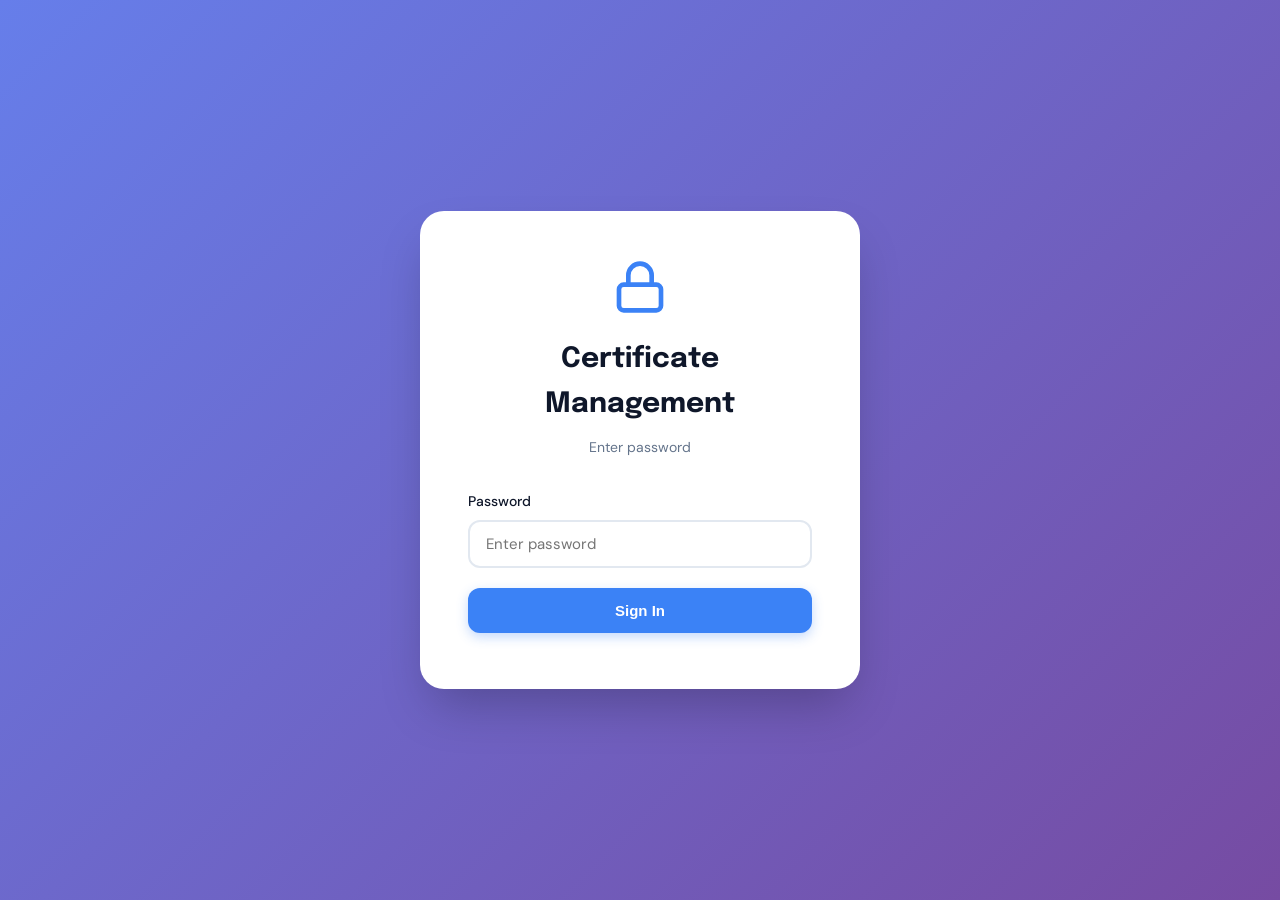
==== commit 15f6836e: "Update index.html" ====
--- a/index.html
+++ b/index.html
@@ -561,7 +561,7 @@
         <path d="M7 11V7a5 5 0 0 1 10 0v4"></path>
       </svg>
       <h1>Certificate Management</h1>
-      <p class="subtitle">Password: 123</p>
+      <p class="subtitle">Enter password</p>
     </div>
     <div class="input-group">
       <label for="passwordInput">Password</label>
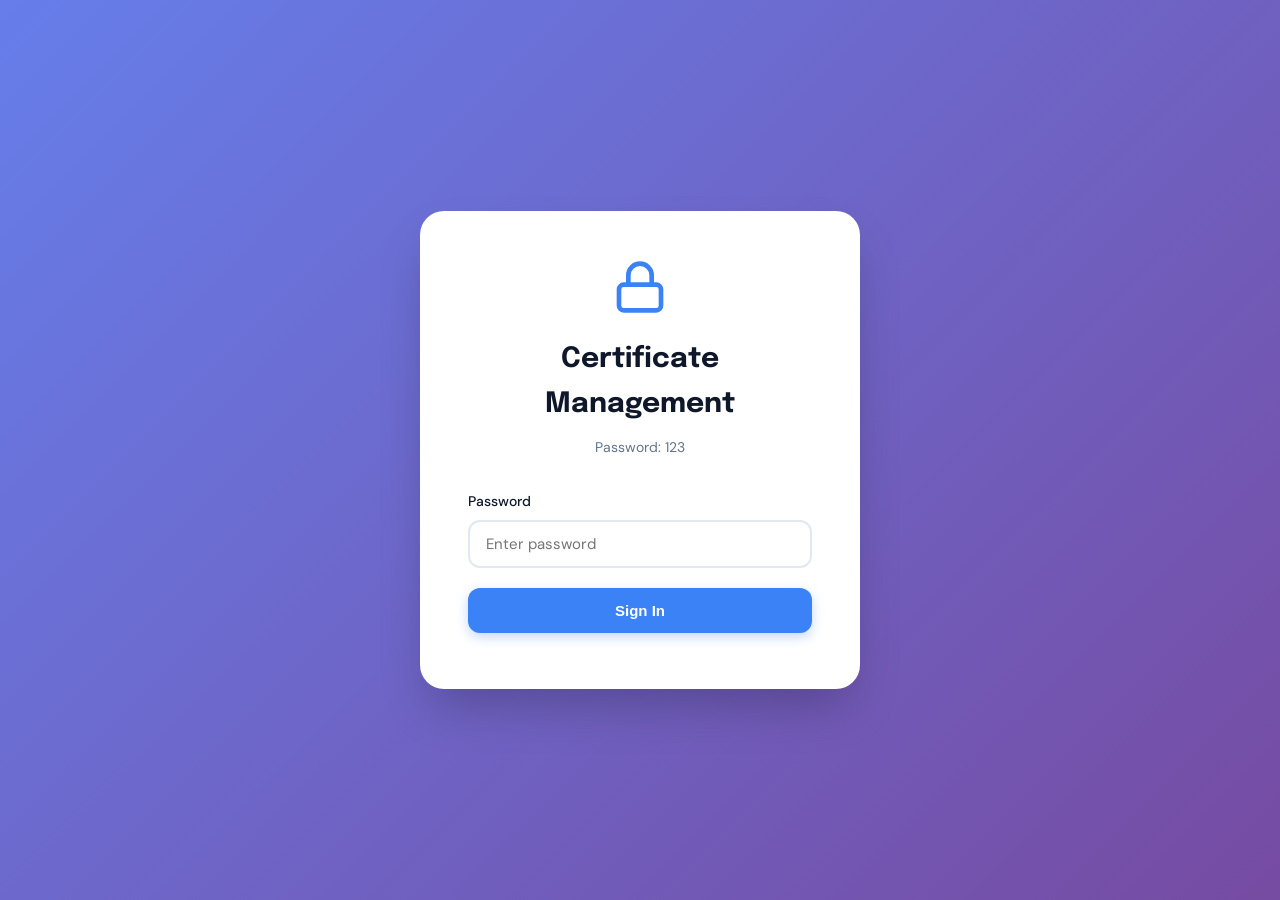
==== commit 7ab9b22a: "Update index.html" ====
--- a/index.html
+++ b/index.html
@@ -5,554 +5,12 @@
   <meta name="viewport" content="width=device-width, initial-scale=1.0">
   <title>Certificate Management System</title>
   <link href="https://fonts.googleapis.com/css2?family=DM+Sans:wght@400;500;700&family=Epilogue:wght@600;700;800&display=swap" rel="stylesheet">
-  <style>
-/* ===== CSS VARIABLES ===== */
-:root {
-  --color-primary: #0F172A;
-  --color-accent: #3B82F6;
-  --color-accent-hover: #2563EB;
-  --color-success: #10B981;
-  --color-success-light: #D1FAE5;
-  --color-success-dark: #065F46;
-  --color-warning: #F59E0B;
-  --color-warning-light: #FEF3C7;
-  --color-warning-dark: #92400E;
-  --color-danger: #EF4444;
-  --color-danger-light: #FEE2E2;
-  --color-danger-dark: #991B1B;
-  --color-info: #06B6D4;
-  --color-bg: #F8FAFC;
-  --color-surface: #FFFFFF;
-  --color-border: #E2E8F0;
-  --color-text: #0F172A;
-  --color-text-secondary: #64748B;
-  --color-text-tertiary: #94A3B8;
-  --font-body: 'DM Sans', -apple-system, BlinkMacSystemFont, sans-serif;
-  --font-heading: 'Epilogue', -apple-system, BlinkMacSystemFont, sans-serif;
-  --shadow-sm: 0 1px 2px 0 rgba(0,0,0,0.05);
-  --shadow-md: 0 4px 6px -1px rgba(0,0,0,0.1);
-  --shadow-lg: 0 10px 15px -3px rgba(0,0,0,0.1);
-  --shadow-xl: 0 20px 25px -5px rgba(0,0,0,0.1);
-  --transition: all 0.2s cubic-bezier(0.4, 0, 0.2, 1);
-}
-
-/* ===== RESET ===== */
-* { margin: 0; padding: 0; box-sizing: border-box; }
-
-body {
-  font-family: var(--font-body);
-  background: var(--color-bg);
-  color: var(--color-text);
-  line-height: 1.6;
-  -webkit-font-smoothing: antialiased;
-}
-
-/* ===== ANIMATIONS ===== */
-@keyframes slideUp {
-  from { opacity: 0; transform: translateY(30px); }
-  to   { opacity: 1; transform: translateY(0); }
-}
-
-/* ===== LOGIN ===== */
-.login-container {
-  min-height: 100vh;
-  display: flex;
-  align-items: center;
-  justify-content: center;
-  background: linear-gradient(135deg, #667eea 0%, #764ba2 100%);
-  padding: 20px;
-}
-
-.login-card {
-  background: var(--color-surface);
-  padding: 48px;
-  border-radius: 24px;
-  box-shadow: 0 25px 50px -12px rgba(0,0,0,0.25);
-  width: 100%;
-  max-width: 440px;
-  animation: slideUp 0.5s ease-out;
-}
-
-.login-header { text-align: center; margin-bottom: 32px; }
-.lock-icon { width: 56px; height: 56px; color: var(--color-accent); margin-bottom: 16px; }
-.login-header h1 { font-family: var(--font-heading); font-size: 28px; font-weight: 700; margin-bottom: 8px; }
-.subtitle { color: var(--color-text-secondary); font-size: 14px; }
-
-/* ===== INPUTS ===== */
-.input-group { display: flex; flex-direction: column; gap: 8px; margin-bottom: 20px; }
-.input-group label { font-size: 14px; font-weight: 500; }
-
-input[type="text"],
-input[type="password"],
-input[type="date"],
-select {
-  padding: 12px 16px;
-  border: 2px solid var(--color-border);
-  border-radius: 12px;
-  font-size: 15px;
-  font-family: var(--font-body);
-  transition: var(--transition);
-  background: var(--color-surface);
-}
-
-input:focus, select:focus {
-  outline: none;
-  border-color: var(--color-accent);
-  box-shadow: 0 0 0 3px rgba(59,130,246,0.1);
-}
-
-input[type="file"] { display: none; }
-
-/* ===== BUTTONS ===== */
-.btn-primary {
-  display: flex; align-items: center; justify-content: center; gap: 8px;
-  padding: 14px 24px;
-  background: var(--color-accent); color: white;
-  border: none; border-radius: 12px;
-  font-size: 15px; font-weight: 600; cursor: pointer;
-  transition: var(--transition);
-  box-shadow: 0 4px 12px rgba(59,130,246,0.3);
-  width: 100%;
-}
-.btn-primary:hover { background: var(--color-accent-hover); transform: translateY(-2px); }
-
-.btn-secondary {
-  display: flex; align-items: center; gap: 8px;
-  padding: 10px 18px;
-  background: var(--color-surface); color: var(--color-text);
-  border: 2px solid var(--color-border); border-radius: 10px;
-  font-size: 14px; font-weight: 500; cursor: pointer;
-  transition: var(--transition);
-}
-.btn-secondary:hover { background: var(--color-bg); border-color: var(--color-accent); color: var(--color-accent); }
-.btn-secondary svg { width: 18px; height: 18px; }
-.btn-secondary.active { background: var(--color-accent); color: white; border-color: var(--color-accent); }
-
-.error-msg { color: var(--color-danger); font-size: 14px; text-align: center; margin-top: 8px; font-weight: 500; }
-
-/* ===== MAIN APP ===== */
-.main-container { min-height: 100vh; background: var(--color-bg); display: none; }
-
-.app-header {
-  background: var(--color-surface);
-  border-bottom: 1px solid var(--color-border);
-  position: sticky; top: 0; z-index: 100;
-  box-shadow: var(--shadow-sm);
-}
-
-.header-content {
-  max-width: 1400px; margin: 0 auto;
-  padding: 20px 32px;
-  display: flex; justify-content: space-between; align-items: center;
-  flex-wrap: wrap; gap: 16px;
-}
-
-.header-left { display: flex; align-items: center; gap: 16px; }
-.logo-icon { width: 32px; height: 32px; color: var(--color-accent); }
-.header-left h1 { font-family: var(--font-heading); font-size: 22px; font-weight: 700; }
-.header-right { display: flex; gap: 12px; align-items: center; }
-
-.badge {
-  display: inline-flex; align-items: center; justify-content: center;
-  min-width: 20px; height: 20px; padding: 0 6px;
-  background: var(--color-danger); color: white;
-  border-radius: 10px; font-size: 11px; font-weight: 700; margin-left: 4px;
-}
-
-/* ===== NAV TABS ===== */
-.nav-tabs {
-  max-width: 1400px; margin: 0 auto;
-  padding: 0 32px;
-  display: flex; gap: 4px;
-  border-top: 1px solid var(--color-border);
-}
-
-.nav-tab {
-  display: flex; align-items: center; gap: 8px;
-  padding: 12px 20px;
-  background: none; border: none;
-  font-family: var(--font-body);
-  font-size: 14px; font-weight: 500;
-  color: var(--color-text-secondary);
-  cursor: pointer;
-  border-bottom: 3px solid transparent;
-  margin-bottom: -1px;
-  transition: var(--transition);
-}
-.nav-tab:hover { color: var(--color-accent); }
-.nav-tab.active { color: var(--color-accent); border-bottom-color: var(--color-accent); }
-.nav-tab svg { width: 18px; height: 18px; }
-
-/* ===== PAGES ===== */
-.page { display: none; }
-.page.active { display: block; }
-.main-content { max-width: 1400px; margin: 0 auto; padding: 32px; }
-
-/* ===== STATS ===== */
-.stats-grid {
-  display: grid;
-  grid-template-columns: repeat(auto-fit, minmax(250px, 1fr));
-  gap: 20px; margin-bottom: 32px;
-}
-
-.stat-card {
-  background: var(--color-surface); border: 2px solid var(--color-border);
-  border-radius: 16px; padding: 24px;
-  display: flex; align-items: center; gap: 16px;
-  transition: var(--transition);
-}
-.stat-card:hover { transform: translateY(-4px); box-shadow: var(--shadow-lg); }
-
-.stat-icon {
-  width: 56px; height: 56px; border-radius: 14px;
-  display: flex; align-items: center; justify-content: center; flex-shrink: 0;
-}
-.stat-icon svg { width: 28px; height: 28px; }
-.stat-total .stat-icon   { background: rgba(59,130,246,0.1);  color: var(--color-accent); }
-.stat-valid .stat-icon   { background: var(--color-success-light); color: var(--color-success); }
-.stat-expiring .stat-icon { background: var(--color-warning-light); color: var(--color-warning); }
-.stat-expired .stat-icon  { background: var(--color-danger-light);  color: var(--color-danger); }
-
-.stat-label { font-size: 14px; color: var(--color-text-secondary); margin-bottom: 4px; font-weight: 500; }
-.stat-value { font-size: 32px; font-weight: 700; font-family: var(--font-heading); }
-
-/* ===== FORM ===== */
-.form-card {
-  background: var(--color-surface); border: 2px solid var(--color-border);
-  border-radius: 16px; padding: 32px; margin-bottom: 32px;
-}
-.form-card h2 { font-family: var(--font-heading); font-size: 20px; font-weight: 700; margin-bottom: 24px; }
-.form-grid { display: grid; grid-template-columns: repeat(auto-fit, minmax(280px,1fr)); gap: 20px; margin-bottom: 20px; }
-
-.file-upload-area { margin-bottom: 24px; }
-
-.file-label {
-  display: flex; flex-direction: column; align-items: center; justify-content: center; gap: 12px;
-  padding: 32px;
-  border: 2px dashed var(--color-border); border-radius: 12px;
-  background: var(--color-bg); cursor: pointer; transition: var(--transition);
-}
-.file-label:hover { border-color: var(--color-accent); background: rgba(59,130,246,0.05); }
-.file-label svg { width: 40px; height: 40px; color: var(--color-accent); }
-.file-hint { font-size: 13px; color: var(--color-text-secondary); }
-
-.image-preview {
-  margin-top: 16px; position: relative; display: inline-block;
-  border-radius: 12px; overflow: hidden; border: 2px solid var(--color-border);
-}
-.image-preview img { display: block; max-width: 300px; max-height: 200px; object-fit: contain; }
-
-.remove-preview {
-  position: absolute; top: 8px; right: 8px;
-  width: 32px; height: 32px; border-radius: 8px;
-  background: rgba(239,68,68,0.95); color: white; border: none;
-  cursor: pointer; display: flex; align-items: center; justify-content: center;
-}
-.remove-preview svg { width: 16px; height: 16px; }
-
-/* ===== TABLE ===== */
-.table-controls {
-  display: flex; gap: 16px; margin-bottom: 20px; flex-wrap: wrap; align-items: center;
-}
-
-.search-box { flex: 1; min-width: 280px; position: relative; }
-.search-box svg {
-  position: absolute; left: 16px; top: 50%; transform: translateY(-50%);
-  width: 20px; height: 20px; color: var(--color-text-secondary); pointer-events: none;
-}
-.search-box input { width: 100%; padding-left: 48px; }
-
-.filter-group { display: flex; align-items: center; gap: 8px; }
-.filter-group label { font-size: 14px; font-weight: 500; color: var(--color-text-secondary); }
-.filter-group select { min-width: 150px; }
-
-.table-container {
-  background: var(--color-surface); border: 2px solid var(--color-border);
-  border-radius: 16px; overflow: hidden;
-}
-
-#certTable { width: 100%; border-collapse: collapse; }
-#certTable thead { background: var(--color-bg); }
-#certTable th {
-  padding: 16px 20px; text-align: left;
-  font-size: 13px; font-weight: 700; text-transform: uppercase; letter-spacing: 0.5px;
-  color: var(--color-text-secondary); border-bottom: 2px solid var(--color-border);
-}
-#certTable td { padding: 16px 20px; font-size: 14px; border-bottom: 1px solid var(--color-border); }
-#certTable tbody tr { transition: var(--transition); }
-#certTable tbody tr:hover { background: var(--color-bg); }
-
-tr.valid    { border-left: 4px solid var(--color-success); }
-tr.expiring { border-left: 4px solid var(--color-warning); }
-tr.expired  { border-left: 4px solid var(--color-danger); }
-
-.status-badge {
-  display: inline-flex; align-items: center;
-  padding: 6px 12px; border-radius: 8px;
-  font-size: 12px; font-weight: 600; text-transform: uppercase; letter-spacing: 0.5px;
-}
-.status-valid    { background: var(--color-success-light); color: var(--color-success-dark); }
-.status-expiring { background: var(--color-warning-light); color: var(--color-warning-dark); }
-.status-expired  { background: var(--color-danger-light);  color: var(--color-danger-dark); }
-
-.certificate-img {
-  width: 80px; height: 60px; object-fit: cover;
-  border-radius: 8px; border: 2px solid var(--color-border);
-  cursor: pointer; transition: var(--transition);
-}
-.certificate-img:hover { transform: scale(1.05); }
-
-.action-buttons { display: flex; gap: 8px; }
-
-.action-btn {
-  padding: 8px 12px; border-radius: 8px; font-size: 13px; font-weight: 500;
-  cursor: pointer; transition: var(--transition);
-  border: 2px solid var(--color-border); background: var(--color-surface);
-  display: inline-flex; align-items: center; gap: 4px;
-}
-.action-btn svg { width: 16px; height: 16px; }
-.btn-view   { border-color: var(--color-info);   color: var(--color-info); }
-.btn-view:hover  { background: var(--color-info);  color: white; }
-.btn-delete { border-color: var(--color-danger); color: var(--color-danger); }
-.btn-delete:hover { background: var(--color-danger); color: white; }
-
-.empty-state { text-align: center; padding: 80px 20px; }
-.empty-state svg { width: 80px; height: 80px; color: var(--color-text-tertiary); margin-bottom: 24px; }
-.empty-state h3 { font-family: var(--font-heading); font-size: 20px; font-weight: 700; margin-bottom: 8px; }
-.empty-state p { color: var(--color-text-secondary); }
-
-/* ===== CALENDAR PAGE ===== */
-.calendar-page { max-width: 1400px; margin: 0 auto; padding: 32px; }
-
-.calendar-header {
-  display: flex; align-items: center; justify-content: space-between;
-  margin-bottom: 28px; flex-wrap: wrap; gap: 16px;
-}
-.calendar-header h2 { font-family: var(--font-heading); font-size: 24px; font-weight: 700; }
-
-.calendar-nav { display: flex; align-items: center; gap: 16px; }
-
-.calendar-month-year {
-  font-family: var(--font-heading); font-size: 20px; font-weight: 700;
-  min-width: 180px; text-align: center;
-}
-
-.calendar-nav-btn {
-  width: 40px; height: 40px; border-radius: 10px;
-  background: var(--color-surface); border: 2px solid var(--color-border);
-  cursor: pointer; display: flex; align-items: center; justify-content: center;
-  transition: var(--transition);
-}
-.calendar-nav-btn:hover { border-color: var(--color-accent); color: var(--color-accent); }
-.calendar-nav-btn svg { width: 20px; height: 20px; }
-
-.calendar-legend { display: flex; gap: 20px; flex-wrap: wrap; margin-bottom: 20px; }
-.legend-item { display: flex; align-items: center; gap: 8px; font-size: 13px; font-weight: 500; }
-.legend-dot { width: 12px; height: 12px; border-radius: 50%; }
-.legend-dot.issued   { background: var(--color-accent); }
-.legend-dot.expiring { background: var(--color-warning); }
-.legend-dot.expired  { background: var(--color-danger); }
-.legend-dot.valid    { background: var(--color-success); }
-
-.calendar-grid-wrapper {
-  background: var(--color-surface); border: 2px solid var(--color-border);
-  border-radius: 20px; overflow: hidden;
-  box-shadow: var(--shadow-md);
-}
-
-.calendar-weekdays {
-  display: grid; grid-template-columns: repeat(7, 1fr);
-  background: var(--color-bg); border-bottom: 2px solid var(--color-border);
-}
-
-.calendar-weekday {
-  padding: 14px 8px; text-align: center;
-  font-size: 12px; font-weight: 700; text-transform: uppercase;
-  letter-spacing: 0.5px; color: var(--color-text-secondary);
-}
-
-.calendar-days { display: grid; grid-template-columns: repeat(7, 1fr); }
-
-.calendar-day {
-  min-height: 110px; padding: 10px;
-  border-right: 1px solid var(--color-border);
-  border-bottom: 1px solid var(--color-border);
-  cursor: default;
-  transition: var(--transition);
-  position: relative;
-}
-.calendar-day:nth-child(7n) { border-right: none; }
-.calendar-day.other-month { background: #FAFAFA; }
-.calendar-day.other-month .day-number { color: var(--color-text-tertiary); }
-.calendar-day.today { background: rgba(59,130,246,0.05); }
-.calendar-day.today .day-number {
-  background: var(--color-accent); color: white;
-  width: 28px; height: 28px; border-radius: 50%;
-  display: flex; align-items: center; justify-content: center;
-  font-weight: 700;
-}
-.calendar-day.has-certs { cursor: pointer; }
-.calendar-day.has-certs:hover { background: rgba(59,130,246,0.07); }
-
-.day-number {
-  font-size: 14px; font-weight: 600;
-  width: 28px; height: 28px;
-  display: flex; align-items: center; justify-content: center;
-  margin-bottom: 6px;
-}
-
-.day-dots { display: flex; flex-wrap: wrap; gap: 4px; margin-top: 4px; }
-
-.day-cert-pill {
-  display: inline-flex; align-items: center;
-  padding: 2px 8px; border-radius: 6px;
-  font-size: 11px; font-weight: 600;
-  max-width: 100%; overflow: hidden; text-overflow: ellipsis; white-space: nowrap;
-  cursor: pointer;
-}
-.pill-issued   { background: rgba(59,130,246,0.15); color: #1D4ED8; }
-.pill-expiring { background: var(--color-warning-light); color: var(--color-warning-dark); }
-.pill-expired  { background: var(--color-danger-light);  color: var(--color-danger-dark); }
-.pill-valid    { background: var(--color-success-light);  color: var(--color-success-dark); }
-
-.more-certs {
-  font-size: 11px; color: var(--color-text-secondary); font-weight: 600;
-  margin-top: 4px; cursor: pointer;
-}
-.more-certs:hover { color: var(--color-accent); }
-
-/* ===== CALENDAR DETAIL PANEL ===== */
-.cal-detail-panel {
-  background: var(--color-surface); border: 2px solid var(--color-border);
-  border-radius: 16px; margin-top: 24px; padding: 28px;
-  animation: slideUp 0.3s ease-out;
-  display: none;
-}
-.cal-detail-panel.show { display: block; }
-
-.cal-detail-title {
-  font-family: var(--font-heading); font-size: 18px; font-weight: 700;
-  margin-bottom: 20px; display: flex; align-items: center; justify-content: space-between;
-}
-
-.close-detail {
-  width: 32px; height: 32px; border-radius: 8px;
-  background: var(--color-bg); border: 2px solid var(--color-border);
-  cursor: pointer; display: flex; align-items: center; justify-content: center;
-  transition: var(--transition);
-}
-.close-detail:hover { border-color: var(--color-danger); color: var(--color-danger); }
-.close-detail svg { width: 16px; height: 16px; }
-
-.detail-certs-grid {
-  display: grid; grid-template-columns: repeat(auto-fill, minmax(260px, 1fr));
-  gap: 16px;
-}
-
-.detail-cert-card {
-  border: 2px solid var(--color-border); border-radius: 12px;
-  padding: 16px; cursor: pointer;
-  transition: var(--transition);
-  overflow: hidden;
-}
-.detail-cert-card:hover { transform: translateY(-2px); box-shadow: var(--shadow-md); }
-.detail-cert-card.issued-card  { border-left: 4px solid var(--color-accent); }
-.detail-cert-card.expiry-card.valid    { border-left: 4px solid var(--color-success); }
-.detail-cert-card.expiry-card.expiring { border-left: 4px solid var(--color-warning); }
-.detail-cert-card.expiry-card.expired  { border-left: 4px solid var(--color-danger); }
-
-.detail-cert-type  { font-size: 11px; font-weight: 700; text-transform: uppercase; letter-spacing: 0.5px; margin-bottom: 8px; opacity: 0.7; }
-.detail-cert-num   { font-size: 16px; font-weight: 700; margin-bottom: 4px; }
-.detail-cert-sup   { font-size: 13px; color: var(--color-text-secondary); }
-
-.detail-cert-img {
-  width: 100%; height: 80px; object-fit: cover;
-  border-radius: 8px; margin-top: 12px;
-  border: 1px solid var(--color-border);
-}
-
-/* ===== MODALS ===== */
-.modal { display: none; position: fixed; inset: 0; z-index: 1000; }
-
-.modal-overlay {
-  position: absolute; inset: 0;
-  background: rgba(0,0,0,0.6); backdrop-filter: blur(4px);
-}
-
-.modal-content {
-  position: relative; background: var(--color-surface);
-  margin: 5% auto; width: 90%; max-width: 600px;
-  border-radius: 20px; box-shadow: var(--shadow-xl);
-  max-height: 80vh; display: flex; flex-direction: column;
-}
-.modal-large { max-width: 900px; }
-
-.modal-header {
-  padding: 24px 32px; border-bottom: 2px solid var(--color-border);
-  display: flex; justify-content: space-between; align-items: center;
-}
-.modal-header h2 { font-family: var(--font-heading); font-size: 20px; font-weight: 700; }
-.modal-actions { display: flex; gap: 8px; }
-
-.btn-icon {
-  width: 40px; height: 40px; border-radius: 10px;
-  background: var(--color-surface); border: 2px solid var(--color-border);
-  cursor: pointer; display: flex; align-items: center; justify-content: center;
-  transition: var(--transition);
-}
-.btn-icon svg { width: 20px; height: 20px; }
-.btn-icon:hover { background: var(--color-bg); border-color: var(--color-accent); color: var(--color-accent); }
-
-.modal-close {
-  width: 40px; height: 40px; border-radius: 10px;
-  background: var(--color-bg); border: 2px solid var(--color-border);
-  color: var(--color-text); cursor: pointer;
-  display: flex; align-items: center; justify-content: center;
-}
-.modal-close:hover { background: var(--color-danger-light); border-color: var(--color-danger); color: var(--color-danger); }
-
-.modal-body { padding: 32px; overflow-y: auto; }
-
-#viewCertImage {
-  width: 100%; height: auto; max-height: 70vh;
-  object-fit: contain; border-radius: 12px; border: 2px solid var(--color-border);
-}
-
-.reminder-item { padding: 16px; border-radius: 12px; margin-bottom: 12px; border-left: 4px solid; }
-.reminder-expired  { background: var(--color-danger-light);  border-color: var(--color-danger);  color: var(--color-danger-dark); }
-.reminder-expiring { background: var(--color-warning-light); border-color: var(--color-warning); color: var(--color-warning-dark); }
-.reminder-item strong { display: block; margin-bottom: 4px; font-size: 15px; }
-
-/* ===== TOAST ===== */
-.toast {
-  position: fixed; bottom: 32px; right: 32px;
-  background: var(--color-primary); color: white;
-  padding: 16px 24px; border-radius: 12px;
-  box-shadow: var(--shadow-xl); display: none; z-index: 2000; max-width: 400px;
-}
-.toast.show    { display: block; }
-.toast.success { background: var(--color-success); }
-.toast.error   { background: var(--color-danger); }
-
-/* ===== RESPONSIVE ===== */
-@media (max-width: 768px) {
-  .stats-grid { grid-template-columns: 1fr; }
-  .form-grid  { grid-template-columns: 1fr; }
-  .table-container { overflow-x: auto; }
-  #certTable { min-width: 800px; }
-  .login-card { padding: 32px 24px; }
-  .calendar-day { min-height: 72px; padding: 6px; }
-  .calendar-page, .main-content { padding: 16px; }
-  .day-cert-pill { font-size: 10px; padding: 1px 5px; }
-  .nav-tabs { padding: 0 16px; }
-  .header-content { padding: 16px; }
-}
-
-  </style>
+    <link rel="stylesheet" href="style.css">
+
 </head>
 <body>
 
-<!-- LOGIN PAGE -->
+<!-- LOGIN -->
 <div id="loginPage" class="login-container">
   <div class="login-card">
     <div class="login-header">
@@ -561,13 +19,13 @@
         <path d="M7 11V7a5 5 0 0 1 10 0v4"></path>
       </svg>
       <h1>Certificate Management</h1>
-      <p class="subtitle">Enter password</p>
+      <p class="subtitle">Password: 123</p>
     </div>
     <div class="input-group">
-      <label for="passwordInput">Password</label>
+      <label>Password</label>
       <input type="password" id="passwordInput" placeholder="Enter password" onkeydown="if(event.key==='Enter')login()">
     </div>
-    <button onclick="login()" class="btn-primary"><span>Sign In</span></button>
+    <button onclick="login()" class="btn-primary">Sign In</button>
     <p id="loginError" class="error-msg"></p>
   </div>
 </div>
@@ -587,31 +45,39 @@
         <button class="btn-secondary" onclick="viewReminders()">
           <svg viewBox="0 0 24 24" fill="none" stroke="currentColor" stroke-width="2">
             <path d="M18 8A6 6 0 0 0 6 8c0 7-3 9-3 9h18s-3-2-3-9"></path>
-          </svg>
-          <span>Reminders</span>
-          <span id="reminderBadge" class="badge" style="display:none;">0</span>
+            <path d="M13.73 21a2 2 0 0 1-3.46 0"></path>
+          </svg>
+          Reminders
+          <span id="reminderBadge" class="badge" style="display:none">0</span>
         </button>
         <button class="btn-secondary" onclick="exportData()">
           <svg viewBox="0 0 24 24" fill="none" stroke="currentColor" stroke-width="2">
             <path d="M21 15v4a2 2 0 0 1-2 2H5a2 2 0 0 1-2-2v-4"></path>
             <polyline points="7 10 12 15 17 10"></polyline>
           </svg>
-          <span>Export</span>
-        </button>
-        <button class="btn-secondary" onclick="logout()"><span>Logout</span></button>
-      </div>
-    </div>
-
-    <!-- NAV TABS -->
+          Export
+        </button>
+        <button class="btn-secondary" onclick="logout()">Logout</button>
+      </div>
+    </div>
     <div class="nav-tabs">
-      <button class="nav-tab active" onclick="switchPage('dashboard')" id="tab-dashboard">
+      <button class="nav-tab active" id="tab-dashboard" onclick="switchPage('dashboard')">
         <svg viewBox="0 0 24 24" fill="none" stroke="currentColor" stroke-width="2">
           <rect x="3" y="3" width="7" height="7"></rect><rect x="14" y="3" width="7" height="7"></rect>
           <rect x="3" y="14" width="7" height="7"></rect><rect x="14" y="14" width="7" height="7"></rect>
         </svg>
         Dashboard
       </button>
-      <button class="nav-tab" onclick="switchPage('calendar')" id="tab-calendar">
+      <button class="nav-tab" id="tab-meetings" onclick="switchPage('meetings')">
+        <svg viewBox="0 0 24 24" fill="none" stroke="currentColor" stroke-width="2">
+          <path d="M17 21v-2a4 4 0 0 0-4-4H5a4 4 0 0 0-4 4v2"></path>
+          <circle cx="9" cy="7" r="4"></circle>
+          <path d="M23 21v-2a4 4 0 0 0-3-3.87"></path>
+          <path d="M16 3.13a4 4 0 0 1 0 7.75"></path>
+        </svg>
+        Meetings
+      </button>
+      <button class="nav-tab" id="tab-calendar" onclick="switchPage('calendar')">
         <svg viewBox="0 0 24 24" fill="none" stroke="currentColor" stroke-width="2">
           <rect x="3" y="4" width="18" height="18" rx="2" ry="2"></rect>
           <line x1="16" y1="2" x2="16" y2="6"></line>
@@ -623,7 +89,7 @@
     </div>
   </header>
 
-  <!-- DASHBOARD PAGE -->
+  <!-- DASHBOARD -->
   <div id="page-dashboard" class="page active">
     <div class="main-content">
       <div class="stats-grid">
@@ -633,102 +99,94 @@
               <path d="M22 19a2 2 0 0 1-2 2H4a2 2 0 0 1-2-2V5a2 2 0 0 1 2-2h5l2 3h9a2 2 0 0 1 2 2z"></path>
             </svg>
           </div>
-          <div class="stat-content">
-            <p class="stat-label">Total Certificates</p>
-            <p class="stat-value" id="totalCount">0</p>
-          </div>
+          <div><p class="stat-label">Total Certificates</p><p class="stat-value" id="totalCount">0</p></div>
         </div>
         <div class="stat-card stat-valid">
           <div class="stat-icon">
-            <svg viewBox="0 0 24 24" fill="none" stroke="currentColor" stroke-width="2">
-              <polyline points="20 6 9 17 4 12"></polyline>
-            </svg>
-          </div>
-          <div class="stat-content">
-            <p class="stat-label">Valid</p>
-            <p class="stat-value" id="validCount">0</p>
-          </div>
+            <svg viewBox="0 0 24 24" fill="none" stroke="currentColor" stroke-width="2"><polyline points="20 6 9 17 4 12"></polyline></svg>
+          </div>
+          <div><p class="stat-label">Valid</p><p class="stat-value" id="validCount">0</p></div>
         </div>
         <div class="stat-card stat-expiring">
           <div class="stat-icon">
             <svg viewBox="0 0 24 24" fill="none" stroke="currentColor" stroke-width="2">
+              <circle cx="12" cy="12" r="10"></circle><polyline points="12 6 12 12 16 14"></polyline>
+            </svg>
+          </div>
+          <div><p class="stat-label">Expiring Soon</p><p class="stat-value" id="expiringCount">0</p></div>
+        </div>
+        <div class="stat-card stat-expired">
+          <div class="stat-icon">
+            <svg viewBox="0 0 24 24" fill="none" stroke="currentColor" stroke-width="2">
               <circle cx="12" cy="12" r="10"></circle>
-              <polyline points="12 6 12 12 16 14"></polyline>
-            </svg>
-          </div>
-          <div class="stat-content">
-            <p class="stat-label">Expiring Soon</p>
-            <p class="stat-value" id="expiringCount">0</p>
-          </div>
-        </div>
-        <div class="stat-card stat-expired">
-          <div class="stat-icon">
-            <svg viewBox="0 0 24 24" fill="none" stroke="currentColor" stroke-width="2">
-              <circle cx="12" cy="12" r="10"></circle>
-              <line x1="15" y1="9" x2="9" y2="15"></line>
-              <line x1="9" y1="9" x2="15" y2="15"></line>
-            </svg>
-          </div>
-          <div class="stat-content">
-            <p class="stat-label">Expired</p>
-            <p class="stat-value" id="expiredCount">0</p>
-          </div>
-        </div>
-      </div>
-
+              <line x1="15" y1="9" x2="9" y2="15"></line><line x1="9" y1="9" x2="15" y2="15"></line>
+            </svg>
+          </div>
+          <div><p class="stat-label">Expired</p><p class="stat-value" id="expiredCount">0</p></div>
+        </div>
+        <div class="stat-card stat-meetings">
+          <div class="stat-icon">
+            <svg viewBox="0 0 24 24" fill="none" stroke="currentColor" stroke-width="2">
+              <rect x="3" y="4" width="18" height="18" rx="2" ry="2"></rect>
+              <line x1="16" y1="2" x2="16" y2="6"></line><line x1="8" y1="2" x2="8" y2="6"></line>
+              <line x1="3" y1="10" x2="21" y2="10"></line>
+            </svg>
+          </div>
+          <div><p class="stat-label">Meetings Today</p><p class="stat-value" id="meetingsTodayCount">0</p></div>
+        </div>
+      </div>
+
+      <!-- ADD CERTIFICATE -->
       <div class="form-card">
         <h2>Add New Certificate</h2>
-        <form id="certForm" onsubmit="addCertificate(event)">
-          <div class="form-grid">
-            <div class="input-group">
-              <label for="certNumber">Certificate Number *</label>
-              <input type="text" id="certNumber" required>
-            </div>
-            <div class="input-group">
-              <label for="supplier">Supplier Name *</label>
-              <input type="text" id="supplier" required>
-            </div>
-            <div class="input-group">
-              <label for="issuedDate">Issued Date *</label>
-              <input type="date" id="issuedDate" required>
-            </div>
-            <div class="input-group">
-              <label for="expiryDate">Expiry Date *</label>
-              <input type="date" id="expiryDate" required>
-            </div>
-          </div>
-          <div class="file-upload-area">
-            <label for="certFile" class="file-label">
+        <div class="form-grid">
+          <div class="input-group">
+            <label>Certificate Number</label>
+            <input type="text" id="certNumber" placeholder="e.g. CERT-2024-001">
+          </div>
+          <div class="input-group">
+            <label>Supplier Name</label>
+            <input type="text" id="supplier" placeholder="e.g. Acme Corp">
+          </div>
+          <div class="input-group">
+            <label>Issued Date</label>
+            <input type="date" id="issuedDate">
+          </div>
+          <div class="input-group">
+            <label>Expiry Date</label>
+            <input type="date" id="expiryDate">
+          </div>
+        </div>
+        <div class="file-upload-area">
+          <label for="certFile" class="file-label">
+            <svg viewBox="0 0 24 24" fill="none" stroke="currentColor" stroke-width="2">
+              <path d="M21 15v4a2 2 0 0 1-2 2H5a2 2 0 0 1-2-2v-4"></path>
+              <polyline points="17 8 12 3 7 8"></polyline>
+              <line x1="12" y1="3" x2="12" y2="15"></line>
+            </svg>
+            <span id="fileLabel">Upload Certificate Image</span>
+            <span class="file-hint">JPG, PNG, WebP (Max 5MB)</span>
+          </label>
+          <input type="file" id="certFile" accept="image/*" onchange="previewImage(event)">
+          <div id="imagePreview" class="image-preview" style="display:none">
+            <img id="previewImg" src="">
+            <button type="button" class="remove-preview" onclick="clearPreview()">
               <svg viewBox="0 0 24 24" fill="none" stroke="currentColor" stroke-width="2">
-                <path d="M21 15v4a2 2 0 0 1-2 2H5a2 2 0 0 1-2-2v-4"></path>
-                <polyline points="17 8 12 3 7 8"></polyline>
-                <line x1="12" y1="3" x2="12" y2="15"></line>
+                <line x1="18" y1="6" x2="6" y2="18"></line><line x1="6" y1="6" x2="18" y2="18"></line>
               </svg>
-              <span id="fileLabel">Upload Certificate Image</span>
-              <span class="file-hint">JPG, PNG, WebP, GIF (Max 5MB)</span>
-            </label>
-            <input type="file" id="certFile" accept="image/*" required onchange="previewImage(event)">
-            <div id="imagePreview" class="image-preview" style="display:none;">
-              <img id="previewImg" src="">
-              <button type="button" class="remove-preview" onclick="clearPreview()">
-                <svg viewBox="0 0 24 24" fill="none" stroke="currentColor" stroke-width="2">
-                  <line x1="18" y1="6" x2="6" y2="18"></line>
-                  <line x1="6" y1="6" x2="18" y2="18"></line>
-                </svg>
-              </button>
-            </div>
-          </div>
-          <button type="submit" class="btn-primary"><span>Add Certificate</span></button>
-        </form>
-      </div>
-
+            </button>
+          </div>
+        </div>
+        <button type="button" class="btn-primary" onclick="addCertificate()">Add Certificate</button>
+      </div>
+
+      <!-- CERT TABLE -->
       <div class="table-controls">
         <div class="search-box">
           <svg viewBox="0 0 24 24" fill="none" stroke="currentColor" stroke-width="2">
-            <circle cx="11" cy="11" r="8"></circle>
-            <path d="m21 21-4.35-4.35"></path>
-          </svg>
-          <input type="text" id="searchInput" placeholder="Search..." oninput="filterTable()">
+            <circle cx="11" cy="11" r="8"></circle><path d="m21 21-4.35-4.35"></path>
+          </svg>
+          <input type="text" id="searchInput" placeholder="Search certificates..." oninput="filterTable()">
         </div>
         <div class="filter-group">
           <label>Status:</label>
@@ -740,18 +198,12 @@
           </select>
         </div>
       </div>
-
       <div class="table-container">
         <table id="certTable">
           <thead>
             <tr>
-              <th>Certificate No.</th>
-              <th>Supplier</th>
-              <th>Issued</th>
-              <th>Expiry</th>
-              <th>Status</th>
-              <th>Image</th>
-              <th>Actions</th>
+              <th>Cert No.</th><th>Supplier</th><th>Issued</th>
+              <th>Expiry</th><th>Status</th><th>Image</th><th>Actions</th>
             </tr>
           </thead>
           <tbody></tbody>
@@ -761,80 +213,145 @@
             <path d="M14 2H6a2 2 0 0 0-2 2v16a2 2 0 0 0 2 2h12a2 2 0 0 0 2-2V8z"></path>
           </svg>
           <h3>No certificates yet</h3>
-          <p>Add your first certificate to get started</p>
-        </div>
-      </div>
-    </div>
-  </div>
-
-  <!-- CALENDAR PAGE -->
+          <p>Add your first certificate above</p>
+        </div>
+      </div>
+    </div>
+  </div>
+
+  <!-- MEETINGS -->
+  <div id="page-meetings" class="page">
+    <div class="main-content">
+      <div class="form-card">
+        <h2>Schedule a Meeting</h2>
+        <div class="form-grid">
+          <div class="input-group">
+            <label>Meeting Title</label>
+            <input type="text" id="meetingTitle" placeholder="e.g. Supplier Review">
+          </div>
+          <div class="input-group">
+            <label>Date &amp; Time</label>
+            <input type="datetime-local" id="meetingDatetime">
+          </div>
+          <div class="input-group">
+            <label>Location / Link</label>
+            <input type="text" id="meetingLocation" placeholder="e.g. Conference Room A">
+          </div>
+          <div class="input-group">
+            <label>Colour Tag</label>
+            <div class="color-row">
+              <input type="color" id="meetingColor" value="#3B82F6">
+              <div class="color-presets">
+                <div class="color-preset" style="background:#3B82F6" title="Blue"    onclick="document.getElementById('meetingColor').value='#3B82F6'"></div>
+                <div class="color-preset" style="background:#10B981" title="Green"   onclick="document.getElementById('meetingColor').value='#10B981'"></div>
+                <div class="color-preset" style="background:#F59E0B" title="Yellow"  onclick="document.getElementById('meetingColor').value='#F59E0B'"></div>
+                <div class="color-preset" style="background:#EF4444" title="Red"     onclick="document.getElementById('meetingColor').value='#EF4444'"></div>
+                <div class="color-preset" style="background:#8B5CF6" title="Purple"  onclick="document.getElementById('meetingColor').value='#8B5CF6'"></div>
+                <div class="color-preset" style="background:#EC4899" title="Pink"    onclick="document.getElementById('meetingColor').value='#EC4899'"></div>
+                <div class="color-preset" style="background:#06B6D4" title="Cyan"    onclick="document.getElementById('meetingColor').value='#06B6D4'"></div>
+              </div>
+            </div>
+          </div>
+        </div>
+        <div class="input-group">
+          <label>Notes</label>
+          <textarea id="meetingNotes" placeholder="Agenda, attendees, or any other details..."></textarea>
+        </div>
+        <button type="button" class="btn-primary" style="max-width:220px" onclick="addMeeting()">
+          <svg viewBox="0 0 24 24" fill="none" stroke="currentColor" stroke-width="2" style="width:18px;height:18px">
+            <line x1="12" y1="5" x2="12" y2="19"></line><line x1="5" y1="12" x2="19" y2="12"></line>
+          </svg>
+          Add Meeting
+        </button>
+      </div>
+
+      <div class="table-controls">
+        <div class="search-box">
+          <svg viewBox="0 0 24 24" fill="none" stroke="currentColor" stroke-width="2">
+            <circle cx="11" cy="11" r="8"></circle><path d="m21 21-4.35-4.35"></path>
+          </svg>
+          <input type="text" id="meetingSearch" placeholder="Search meetings..." oninput="filterMeetings()">
+        </div>
+      </div>
+      <div class="table-container">
+        <table id="meetingsTable">
+          <thead>
+            <tr>
+              <th>Title</th><th>Date &amp; Time</th><th>Status</th>
+              <th>Location</th><th>Notes</th><th>Actions</th>
+            </tr>
+          </thead>
+          <tbody></tbody>
+        </table>
+        <div id="meetingsEmptyState" class="empty-state">
+          <svg viewBox="0 0 24 24" fill="none" stroke="currentColor" stroke-width="2">
+            <rect x="3" y="4" width="18" height="18" rx="2" ry="2"></rect>
+            <line x1="16" y1="2" x2="16" y2="6"></line><line x1="8" y1="2" x2="8" y2="6"></line>
+            <line x1="3" y1="10" x2="21" y2="10"></line>
+          </svg>
+          <h3>No meetings yet</h3>
+          <p>Schedule your first meeting above</p>
+        </div>
+      </div>
+    </div>
+  </div>
+
+  <!-- CALENDAR -->
   <div id="page-calendar" class="page">
     <div class="calendar-page">
       <div class="calendar-header">
-        <h2>Certificate Calendar</h2>
+        <h2>Calendar</h2>
         <div class="calendar-nav">
           <button class="calendar-nav-btn" onclick="changeCalMonth(-1)">
-            <svg viewBox="0 0 24 24" fill="none" stroke="currentColor" stroke-width="2">
-              <polyline points="15 18 9 12 15 6"></polyline>
-            </svg>
+            <svg viewBox="0 0 24 24" fill="none" stroke="currentColor" stroke-width="2"><polyline points="15 18 9 12 15 6"></polyline></svg>
           </button>
-          <div class="calendar-month-year" id="calMonthYear"></div>
+          <div class="calendar-month-year" id="calMonthYear">—</div>
           <button class="calendar-nav-btn" onclick="changeCalMonth(1)">
-            <svg viewBox="0 0 24 24" fill="none" stroke="currentColor" stroke-width="2">
-              <polyline points="9 18 15 12 9 6"></polyline>
-            </svg>
+            <svg viewBox="0 0 24 24" fill="none" stroke="currentColor" stroke-width="2"><polyline points="9 18 15 12 9 6"></polyline></svg>
           </button>
-          <button class="btn-secondary" onclick="goToday()" style="margin-left:8px;">Today</button>
-        </div>
-      </div>
-
+          <button class="btn-secondary" style="margin-left:8px" onclick="goToday()">Today</button>
+        </div>
+      </div>
       <div class="calendar-legend">
-        <div class="legend-item"><div class="legend-dot issued"></div><span>Issued Date</span></div>
+        <div class="legend-item"><div class="legend-dot meeting"></div><span>Meeting</span></div>
+        <div class="legend-item"><div class="legend-dot issued"></div><span>Issued</span></div>
         <div class="legend-item"><div class="legend-dot valid"></div><span>Expires (Valid)</span></div>
         <div class="legend-item"><div class="legend-dot expiring"></div><span>Expires (Soon)</span></div>
         <div class="legend-item"><div class="legend-dot expired"></div><span>Expired</span></div>
       </div>
-
       <div class="calendar-grid-wrapper">
         <div class="calendar-weekdays">
-          <div class="calendar-weekday">Sun</div>
-          <div class="calendar-weekday">Mon</div>
-          <div class="calendar-weekday">Tue</div>
-          <div class="calendar-weekday">Wed</div>
-          <div class="calendar-weekday">Thu</div>
-          <div class="calendar-weekday">Fri</div>
+          <div class="calendar-weekday">Sun</div><div class="calendar-weekday">Mon</div>
+          <div class="calendar-weekday">Tue</div><div class="calendar-weekday">Wed</div>
+          <div class="calendar-weekday">Thu</div><div class="calendar-weekday">Fri</div>
           <div class="calendar-weekday">Sat</div>
         </div>
         <div class="calendar-days" id="calendarDays"></div>
       </div>
-
-      <!-- Day detail panel -->
       <div class="cal-detail-panel" id="calDetailPanel">
         <div class="cal-detail-title">
           <span id="calDetailDate"></span>
           <button class="close-detail" onclick="closeCalDetail()">
             <svg viewBox="0 0 24 24" fill="none" stroke="currentColor" stroke-width="2">
-              <line x1="18" y1="6" x2="6" y2="18"></line>
-              <line x1="6" y1="6" x2="18" y2="18"></line>
+              <line x1="18" y1="6" x2="6" y2="18"></line><line x1="6" y1="6" x2="18" y2="18"></line>
             </svg>
           </button>
         </div>
-        <div class="detail-certs-grid" id="calDetailCerts"></div>
+        <div class="detail-grid" id="calDetailItems"></div>
       </div>
     </div>
   </div>
 </div>
 
-<!-- MODALS -->
+<!-- REMINDER MODAL -->
 <div id="reminderModal" class="modal">
   <div class="modal-overlay" onclick="closeModal('reminderModal')"></div>
   <div class="modal-content">
     <div class="modal-header">
-      <h2>Reminders</h2>
+      <h2>🔔 Reminders</h2>
       <button class="modal-close" onclick="closeModal('reminderModal')">
         <svg viewBox="0 0 24 24" fill="none" stroke="currentColor" stroke-width="2">
-          <line x1="18" y1="6" x2="6" y2="18"></line>
-          <line x1="6" y1="6" x2="18" y2="18"></line>
+          <line x1="18" y1="6" x2="6" y2="18"></line><line x1="6" y1="6" x2="18" y2="18"></line>
         </svg>
       </button>
     </div>
@@ -842,6 +359,7 @@
   </div>
 </div>
 
+<!-- VIEW CERT MODAL -->
 <div id="viewCertModal" class="modal">
   <div class="modal-overlay" onclick="closeModal('viewCertModal')"></div>
   <div class="modal-content modal-large">
@@ -856,467 +374,18 @@
         </button>
         <button class="modal-close" onclick="closeModal('viewCertModal')">
           <svg viewBox="0 0 24 24" fill="none" stroke="currentColor" stroke-width="2">
-            <line x1="18" y1="6" x2="6" y2="18"></line>
-            <line x1="6" y1="6" x2="18" y2="18"></line>
-          </svg>
-        </button>
-      </div>
-    </div>
-    <div class="modal-body">
-      <img id="viewCertImage" src="">
-    </div>
+            <line x1="18" y1="6" x2="6" y2="18"></line><line x1="6" y1="6" x2="18" y2="18"></line>
+          </svg>
+        </button>
+      </div>
+    </div>
+    <div class="modal-body"><img id="viewCertImage" src=""></div>
   </div>
 </div>
 
 <div id="toast" class="toast"></div>
 
-<script>
-// ===== STATE =====
-const PASSWORD = "123";
-let certificates = [];
-let currentImg = '';
-let calYear, calMonth;
-
-// ===== AUTH =====
-function login() {
-  const pass = document.getElementById('passwordInput').value;
-  if (pass === PASSWORD) {
-    document.getElementById('loginPage').style.display = 'none';
-    document.getElementById('mainPage').style.display = 'block';
-    updateStats();
-    initCalendar();
-  } else {
-    document.getElementById('loginError').textContent = 'Wrong password!';
-  }
-}
-
-function logout() {
-  if (confirm('Logout?')) {
-    document.getElementById('mainPage').style.display = 'none';
-    document.getElementById('loginPage').style.display = 'flex';
-    document.getElementById('passwordInput').value = '';
-  }
-}
-
-// ===== PAGE SWITCHING =====
-function switchPage(name) {
-  document.querySelectorAll('.page').forEach(p => p.classList.remove('active'));
-  document.querySelectorAll('.nav-tab').forEach(t => t.classList.remove('active'));
-  document.getElementById('page-' + name).classList.add('active');
-  document.getElementById('tab-' + name).classList.add('active');
-  if (name === 'calendar') renderCalendar();
-}
-
-// ===== IMAGE PREVIEW =====
-function previewImage(e) {
-  const file = e.target.files[0];
-  if (!file) return;
-  if (file.size > 5 * 1024 * 1024) {
-    alert('File too large! Max 5MB');
-    e.target.value = '';
-    return;
-  }
-  document.getElementById('fileLabel').textContent = file.name;
-  const reader = new FileReader();
-  reader.onload = ev => {
-    document.getElementById('previewImg').src = ev.target.result;
-    document.getElementById('imagePreview').style.display = 'block';
-  };
-  reader.readAsDataURL(file);
-}
-
-function clearPreview() {
-  document.getElementById('certFile').value = '';
-  document.getElementById('fileLabel').textContent = 'Upload Certificate Image';
-  document.getElementById('imagePreview').style.display = 'none';
-}
-
-// ===== ADD CERTIFICATE =====
-function addCertificate(e) {
-  e.preventDefault();
-  const certNumber = document.getElementById('certNumber').value;
-  const supplier   = document.getElementById('supplier').value;
-  const issuedDate = document.getElementById('issuedDate').value;
-  const expiryDate = document.getElementById('expiryDate').value;
-  const file = document.getElementById('certFile').files[0];
-
-  if (!file) { alert('Please upload an image'); return; }
-
-  const reader = new FileReader();
-  reader.onload = ev => {
-    certificates.push({
-      id: Date.now(),
-      certNumber,
-      supplier,
-      issuedDate,
-      expiryDate,
-      image: ev.target.result
-    });
-    renderTable();
-    updateStats();
-    document.getElementById('certForm').reset();
-    clearPreview();
-    showToast('Certificate added!', 'success');
-    if (document.getElementById('page-calendar').classList.contains('active')) {
-      renderCalendar();
-    }
-  };
-  reader.readAsDataURL(file);
-}
-
-// ===== RENDER TABLE =====
-function renderTable() {
-  const tbody = document.querySelector('#certTable tbody');
-  const empty  = document.getElementById('emptyState');
-  tbody.innerHTML = '';
-
-  if (certificates.length === 0) {
-    empty.style.display = 'block';
-    return;
-  }
-  empty.style.display = 'none';
-
-  certificates.forEach(cert => {
-    const status = getStatus(cert.expiryDate);
-    const row = tbody.insertRow();
-    row.className = status.class;
-    row.innerHTML = `
-      <td><strong>${cert.certNumber}</strong></td>
-      <td>${cert.supplier}</td>
-      <td>${formatDate(cert.issuedDate)}</td>
-      <td>${formatDate(cert.expiryDate)}</td>
-      <td><span class="status-badge status-${status.class}">${status.text}</span></td>
-      <td><img src="${cert.image}" class="certificate-img" onclick="viewCert(${cert.id})"></td>
-      <td>
-        <div class="action-buttons">
-          <button class="action-btn btn-view" onclick="viewCert(${cert.id})">
-            <svg viewBox="0 0 24 24" fill="none" stroke="currentColor" stroke-width="2">
-              <path d="M1 12s4-8 11-8 11 8 11 8-4 8-11 8-11-8-11-8z"></path>
-              <circle cx="12" cy="12" r="3"></circle>
-            </svg>
-          </button>
-          <button class="action-btn btn-delete" onclick="deleteCert(${cert.id})">
-            <svg viewBox="0 0 24 24" fill="none" stroke="currentColor" stroke-width="2">
-              <polyline points="3 6 5 6 21 6"></polyline>
-              <path d="M19 6v14a2 2 0 0 1-2 2H7a2 2 0 0 1-2-2V6"></path>
-            </svg>
-          </button>
-        </div>
-      </td>
-    `;
-  });
-}
-
-// ===== STATUS =====
-function getStatus(expiryDate) {
-  const today  = new Date(); today.setHours(0, 0, 0, 0);
-  const expiry = new Date(expiryDate); expiry.setHours(0, 0, 0, 0);
-  const diff   = expiry - today;
-  const month  = 30 * 24 * 60 * 60 * 1000;
-
-  if (expiry < today)  return { text: 'Expired',       class: 'expired' };
-  if (diff <= month)   return { text: 'Expiring Soon', class: 'expiring' };
-  return                      { text: 'Valid',          class: 'valid' };
-}
-
-function formatDate(d) {
-  return new Date(d).toLocaleDateString('en-US', {
-    year: 'numeric', month: 'short', day: 'numeric'
-  });
-}
-
-// ===== STATS =====
-function updateStats() {
-  let valid = 0, expiring = 0, expired = 0;
-  certificates.forEach(cert => {
-    const s = getStatus(cert.expiryDate);
-    if (s.class === 'valid')         valid++;
-    else if (s.class === 'expiring') expiring++;
-    else                             expired++;
-  });
-
-  document.getElementById('totalCount').textContent    = certificates.length;
-  document.getElementById('validCount').textContent    = valid;
-  document.getElementById('expiringCount').textContent = expiring;
-  document.getElementById('expiredCount').textContent  = expired;
-
-  const badge = document.getElementById('reminderBadge');
-  const count = expiring + expired;
-  badge.textContent = count;
-  badge.style.display = count > 0 ? 'inline-flex' : 'none';
-}
-
-// ===== VIEW / DELETE =====
-function viewCert(id) {
-  const cert = certificates.find(c => c.id === id);
-  if (cert) {
-    currentImg = cert.image;
-    document.getElementById('viewCertImage').src = cert.image;
-    document.getElementById('viewCertModal').style.display = 'block';
-  }
-}
-
-function deleteCert(id) {
-  if (confirm('Delete this certificate?')) {
-    certificates = certificates.filter(c => c.id !== id);
-    renderTable();
-    updateStats();
-    if (document.getElementById('page-calendar').classList.contains('active')) {
-      renderCalendar();
-    }
-    showToast('Deleted!', 'success');
-  }
-}
-
-function downloadCert() {
-  if (currentImg) {
-    const a = document.createElement('a');
-    a.href = currentImg;
-    a.download = 'certificate_' + Date.now() + '.jpg';
-    a.click();
-  }
-}
-
-// ===== REMINDERS =====
-function viewReminders() {
-  const content = document.getElementById('reminderContent');
-  const reminders = certificates.filter(cert => getStatus(cert.expiryDate).class !== 'valid');
-
-  if (reminders.length === 0) {
-    content.innerHTML = '<p style="text-align:center;padding:40px;color:var(--color-text-secondary);">All clear! ✅</p>';
-  } else {
-    content.innerHTML = reminders.map(cert => {
-      const s = getStatus(cert.expiryDate);
-      return `<div class="reminder-item reminder-${s.class}">
-        <strong>${cert.certNumber}</strong>
-        <span>${cert.supplier} — Expires: ${formatDate(cert.expiryDate)}</span>
-      </div>`;
-    }).join('');
-  }
-  document.getElementById('reminderModal').style.display = 'block';
-}
-
-// ===== FILTER =====
-function filterTable() {
-  const search = document.getElementById('searchInput').value.toLowerCase();
-  const status = document.getElementById('statusFilter').value;
-
-  document.querySelectorAll('#certTable tbody tr').forEach(row => {
-    const matchSearch = row.textContent.toLowerCase().includes(search);
-    const matchStatus = status === 'all' || row.classList.contains(status);
-    row.style.display = matchSearch && matchStatus ? '' : 'none';
-  });
-}
-
-// ===== EXPORT =====
-function exportData() {
-  if (certificates.length === 0) { alert('No data to export'); return; }
-  const blob = new Blob([JSON.stringify(certificates, null, 2)], { type: 'application/json' });
-  const url  = URL.createObjectURL(blob);
-  const a    = document.createElement('a');
-  a.href = url;
-  a.download = 'certificates_' + Date.now() + '.json';
-  a.click();
-  URL.revokeObjectURL(url);
-  showToast('Exported!', 'success');
-}
-
-// ===== MODAL =====
-function closeModal(id) {
-  document.getElementById(id).style.display = 'none';
-}
-
-// ===== TOAST =====
-function showToast(msg, type) {
-  const t = document.getElementById('toast');
-  t.textContent = msg;
-  t.className = 'toast ' + type + ' show';
-  setTimeout(() => t.className = 'toast', 3000);
-}
-
-// ===== CALENDAR =====
-function initCalendar() {
-  const now = new Date();
-  calYear  = now.getFullYear();
-  calMonth = now.getMonth();
-}
-
-function changeCalMonth(dir) {
-  calMonth += dir;
-  if (calMonth > 11) { calMonth = 0;  calYear++; }
-  if (calMonth < 0)  { calMonth = 11; calYear--; }
-  renderCalendar();
-  closeCalDetail();
-}
-
-function goToday() {
-  const now = new Date();
-  calYear  = now.getFullYear();
-  calMonth = now.getMonth();
-  renderCalendar();
-  closeCalDetail();
-}
-
-function renderCalendar() {
-  const monthNames = [
-    'January', 'February', 'March', 'April', 'May', 'June',
-    'July', 'August', 'September', 'October', 'November', 'December'
-  ];
-  document.getElementById('calMonthYear').textContent = monthNames[calMonth] + ' ' + calYear;
-
-  const today       = new Date(); today.setHours(0, 0, 0, 0);
-  const firstDay    = new Date(calYear, calMonth, 1).getDay();
-  const daysInMonth = new Date(calYear, calMonth + 1, 0).getDate();
-  const daysInPrev  = new Date(calYear, calMonth, 0).getDate();
-
-  // Build date map: dateStr -> { issued: [], expiry: [] }
-  const dateMap = {};
-  const addToMap = (dateStr, type, cert) => {
-    if (!dateMap[dateStr]) dateMap[dateStr] = { issued: [], expiry: [] };
-    dateMap[dateStr][type].push(cert);
-  };
-  certificates.forEach(cert => {
-    addToMap(cert.issuedDate, 'issued', cert);
-    addToMap(cert.expiryDate, 'expiry', cert);
-  });
-
-  const container  = document.getElementById('calendarDays');
-  container.innerHTML = '';
-  const totalCells = Math.ceil((firstDay + daysInMonth) / 7) * 7;
-
-  for (let i = 0; i < totalCells; i++) {
-    const cell = document.createElement('div');
-    cell.className = 'calendar-day';
-
-    let day, month, year, isOther = false;
-
-    if (i < firstDay) {
-      day = daysInPrev - firstDay + i + 1;
-      month = calMonth - 1; year = calYear;
-      if (month < 0) { month = 11; year--; }
-      isOther = true;
-    } else if (i - firstDay >= daysInMonth) {
-      day = i - firstDay - daysInMonth + 1;
-      month = calMonth + 1; year = calYear;
-      if (month > 11) { month = 0; year++; }
-      isOther = true;
-    } else {
-      day = i - firstDay + 1;
-      month = calMonth; year = calYear;
-    }
-
-    const dateStr  = `${year}-${String(month + 1).padStart(2, '0')}-${String(day).padStart(2, '0')}`;
-    const cellDate = new Date(year, month, day);
-    const isToday  = cellDate.getTime() === today.getTime();
-
-    if (isOther) cell.classList.add('other-month');
-    if (isToday)  cell.classList.add('today');
-
-    // Day number
-    const dayNum = document.createElement('div');
-    dayNum.className = 'day-number';
-    dayNum.textContent = day;
-    cell.appendChild(dayNum);
-
-    // Certificate pills
-    const data = dateMap[dateStr];
-    if (data) {
-      cell.classList.add('has-certs');
-      const dots = document.createElement('div');
-      dots.className = 'day-dots';
-
-      const MAX_SHOW = 2;
-      let shown = 0;
-      const allPills = [];
-
-      data.issued.forEach(cert => allPills.push({ cert, type: 'issued' }));
-      data.expiry.forEach(cert => {
-        const s = getStatus(cert.expiryDate);
-        allPills.push({ cert, type: 'expiry', statusClass: s.class });
-      });
-
-      allPills.forEach(item => {
-        if (shown < MAX_SHOW) {
-          const pill = document.createElement('div');
-          pill.className = 'day-cert-pill';
-          if (item.type === 'issued') {
-            pill.classList.add('pill-issued');
-            pill.textContent = '↑ ' + item.cert.certNumber;
-          } else {
-            pill.classList.add('pill-' + item.statusClass);
-            pill.textContent = '✕ ' + item.cert.certNumber;
-          }
-          pill.title = item.cert.supplier;
-          dots.appendChild(pill);
-          shown++;
-        }
-      });
-
-      if (allPills.length > MAX_SHOW) {
-        const more = document.createElement('div');
-        more.className = 'more-certs';
-        more.textContent = '+' + (allPills.length - MAX_SHOW) + ' more';
-        dots.appendChild(more);
-      }
-
-      cell.appendChild(dots);
-      cell.addEventListener('click', () => openCalDetail(dateStr, data));
-    }
-
-    container.appendChild(cell);
-  }
-}
-
-function openCalDetail(dateStr, data) {
-  const panel = document.getElementById('calDetailPanel');
-  document.getElementById('calDetailDate').textContent = 'Certificates on ' + formatDate(dateStr);
-  const grid = document.getElementById('calDetailCerts');
-  grid.innerHTML = '';
-
-  // Issued cards
-  data.issued.forEach(cert => {
-    const card = document.createElement('div');
-    card.className = 'detail-cert-card issued-card';
-    card.innerHTML = `
-      <div class="detail-cert-type" style="color:var(--color-accent);">📅 Issued Date</div>
-      <div class="detail-cert-num">${cert.certNumber}</div>
-      <div class="detail-cert-sup">${cert.supplier}</div>
-      <div style="font-size:12px;color:var(--color-text-secondary);margin-top:4px;">Expires: ${formatDate(cert.expiryDate)}</div>
-      ${cert.image ? `<img src="${cert.image}" class="detail-cert-img" onclick="viewCert(${cert.id})">` : ''}
-    `;
-    card.addEventListener('click', e => { if (e.target.tagName !== 'IMG') viewCert(cert.id); });
-    grid.appendChild(card);
-  });
-
-  // Expiry cards
-  data.expiry.forEach(cert => {
-    const s = getStatus(cert.expiryDate);
-    const card = document.createElement('div');
-    card.className = `detail-cert-card expiry-card ${s.class}`;
-    const icons = { valid: '✅', expiring: '⚠️', expired: '❌' };
-    card.innerHTML = `
-      <div class="detail-cert-type">${icons[s.class]} Expiry Date — <span class="status-badge status-${s.class}" style="font-size:10px;padding:2px 8px;">${s.text}</span></div>
-      <div class="detail-cert-num">${cert.certNumber}</div>
-      <div class="detail-cert-sup">${cert.supplier}</div>
-      <div style="font-size:12px;color:var(--color-text-secondary);margin-top:4px;">Issued: ${formatDate(cert.issuedDate)}</div>
-      ${cert.image ? `<img src="${cert.image}" class="detail-cert-img" onclick="viewCert(${cert.id})">` : ''}
-    `;
-    card.addEventListener('click', e => { if (e.target.tagName !== 'IMG') viewCert(cert.id); });
-    grid.appendChild(card);
-  });
-
-  panel.classList.add('show');
-  panel.scrollIntoView({ behavior: 'smooth', block: 'nearest' });
-}
-
-function closeCalDetail() {
-  document.getElementById('calDetailPanel').classList.remove('show');
-}
-
-// ===== INIT =====
-document.getElementById('issuedDate').valueAsDate = new Date();
-initCalendar();
-
-</script>
+<script src="script.js"></script>
+
 </body>
 </html>
--- a/style.css
+++ b/style.css
@@ -0,0 +1,262 @@
+:root {
+  --color-primary: #0F172A;
+  --color-accent: #3B82F6;
+  --color-accent-hover: #2563EB;
+  --color-success: #10B981;
+  --color-success-light: #D1FAE5;
+  --color-success-dark: #065F46;
+  --color-warning: #F59E0B;
+  --color-warning-light: #FEF3C7;
+  --color-warning-dark: #92400E;
+  --color-danger: #EF4444;
+  --color-danger-light: #FEE2E2;
+  --color-danger-dark: #991B1B;
+  --color-info: #06B6D4;
+  --color-meeting: #8B5CF6;
+  --color-meeting-light: #EDE9FE;
+  --color-meeting-dark: #4C1D95;
+  --color-bg: #F8FAFC;
+  --color-surface: #FFFFFF;
+  --color-border: #E2E8F0;
+  --color-text: #0F172A;
+  --color-text-secondary: #64748B;
+  --color-text-tertiary: #94A3B8;
+  --font-body: 'DM Sans', -apple-system, BlinkMacSystemFont, sans-serif;
+  --font-heading: 'Epilogue', -apple-system, BlinkMacSystemFont, sans-serif;
+  --shadow-sm: 0 1px 2px 0 rgba(0,0,0,0.05);
+  --shadow-md: 0 4px 6px -1px rgba(0,0,0,0.1);
+  --shadow-lg: 0 10px 15px -3px rgba(0,0,0,0.1);
+  --shadow-xl: 0 20px 25px -5px rgba(0,0,0,0.1);
+  --transition: all 0.2s cubic-bezier(0.4,0,0.2,1);
+}
+* { margin:0; padding:0; box-sizing:border-box; }
+body { font-family:var(--font-body); background:var(--color-bg); color:var(--color-text); line-height:1.6; -webkit-font-smoothing:antialiased; }
+@keyframes slideUp { from{opacity:0;transform:translateY(30px)} to{opacity:1;transform:translateY(0)} }
+
+/* LOGIN */
+.login-container { min-height:100vh; display:flex; align-items:center; justify-content:center; background:linear-gradient(135deg,#667eea,#764ba2); padding:20px; }
+.login-card { background:var(--color-surface); padding:48px; border-radius:24px; box-shadow:0 25px 50px -12px rgba(0,0,0,.25); width:100%; max-width:440px; animation:slideUp .5s ease-out; }
+.login-header { text-align:center; margin-bottom:32px; }
+.lock-icon { width:56px; height:56px; color:var(--color-accent); margin-bottom:16px; }
+.login-header h1 { font-family:var(--font-heading); font-size:28px; font-weight:700; margin-bottom:8px; }
+.subtitle { color:var(--color-text-secondary); font-size:14px; }
+.error-msg { color:var(--color-danger); font-size:14px; text-align:center; margin-top:8px; font-weight:500; }
+
+/* INPUTS */
+.input-group { display:flex; flex-direction:column; gap:8px; margin-bottom:20px; }
+.input-group label { font-size:14px; font-weight:500; }
+input[type="text"], input[type="password"], input[type="date"], input[type="datetime-local"], textarea, select {
+  padding:12px 16px; border:2px solid var(--color-border); border-radius:12px;
+  font-size:15px; font-family:var(--font-body); transition:var(--transition); background:var(--color-surface);
+}
+textarea { resize:vertical; min-height:80px; }
+input[type="color"] { padding:6px 8px; height:46px; cursor:pointer; border:2px solid var(--color-border); border-radius:12px; background:var(--color-surface); }
+input:focus, select:focus, textarea:focus { outline:none; border-color:var(--color-accent); box-shadow:0 0 0 3px rgba(59,130,246,.1); }
+input[type="file"] { display:none; }
+
+/* BUTTONS */
+.btn-primary { display:flex; align-items:center; justify-content:center; gap:8px; padding:14px 24px; background:var(--color-accent); color:white; border:none; border-radius:12px; font-size:15px; font-weight:600; cursor:pointer; transition:var(--transition); box-shadow:0 4px 12px rgba(59,130,246,.3); width:100%; }
+.btn-primary:hover { background:var(--color-accent-hover); transform:translateY(-2px); }
+.btn-secondary { display:flex; align-items:center; gap:8px; padding:10px 18px; background:var(--color-surface); color:var(--color-text); border:2px solid var(--color-border); border-radius:10px; font-size:14px; font-weight:500; cursor:pointer; transition:var(--transition); }
+.btn-secondary:hover { background:var(--color-bg); border-color:var(--color-accent); color:var(--color-accent); }
+.btn-secondary svg { width:18px; height:18px; }
+
+/* APP SHELL */
+.main-container { min-height:100vh; background:var(--color-bg); display:none; }
+.app-header { background:var(--color-surface); border-bottom:1px solid var(--color-border); position:sticky; top:0; z-index:100; box-shadow:var(--shadow-sm); }
+.header-content { max-width:1400px; margin:0 auto; padding:20px 32px; display:flex; justify-content:space-between; align-items:center; flex-wrap:wrap; gap:16px; }
+.header-left { display:flex; align-items:center; gap:16px; }
+.logo-icon { width:32px; height:32px; color:var(--color-accent); }
+.header-left h1 { font-family:var(--font-heading); font-size:22px; font-weight:700; }
+.header-right { display:flex; gap:12px; align-items:center; }
+.badge { display:inline-flex; align-items:center; justify-content:center; min-width:20px; height:20px; padding:0 6px; background:var(--color-danger); color:white; border-radius:10px; font-size:11px; font-weight:700; margin-left:4px; }
+
+/* NAV TABS */
+.nav-tabs { max-width:1400px; margin:0 auto; padding:0 32px; display:flex; gap:4px; border-top:1px solid var(--color-border); }
+.nav-tab { display:flex; align-items:center; gap:8px; padding:12px 20px; background:none; border:none; font-family:var(--font-body); font-size:14px; font-weight:500; color:var(--color-text-secondary); cursor:pointer; border-bottom:3px solid transparent; margin-bottom:-1px; transition:var(--transition); }
+.nav-tab:hover { color:var(--color-accent); }
+.nav-tab.active { color:var(--color-accent); border-bottom-color:var(--color-accent); }
+.nav-tab svg { width:18px; height:18px; }
+
+/* PAGES */
+.page { display:none; }
+.page.active { display:block; }
+.main-content { max-width:1400px; margin:0 auto; padding:32px; }
+
+/* STATS */
+.stats-grid { display:grid; grid-template-columns:repeat(auto-fit,minmax(210px,1fr)); gap:20px; margin-bottom:32px; }
+.stat-card { background:var(--color-surface); border:2px solid var(--color-border); border-radius:16px; padding:24px; display:flex; align-items:center; gap:16px; transition:var(--transition); }
+.stat-card:hover { transform:translateY(-4px); box-shadow:var(--shadow-lg); }
+.stat-icon { width:56px; height:56px; border-radius:14px; display:flex; align-items:center; justify-content:center; flex-shrink:0; }
+.stat-icon svg { width:28px; height:28px; }
+.stat-total .stat-icon    { background:rgba(59,130,246,.1);  color:var(--color-accent); }
+.stat-valid .stat-icon    { background:var(--color-success-light); color:var(--color-success); }
+.stat-expiring .stat-icon { background:var(--color-warning-light); color:var(--color-warning); }
+.stat-expired .stat-icon  { background:var(--color-danger-light);  color:var(--color-danger); }
+.stat-meetings .stat-icon { background:var(--color-meeting-light); color:var(--color-meeting); }
+.stat-label { font-size:14px; color:var(--color-text-secondary); margin-bottom:4px; font-weight:500; }
+.stat-value { font-size:32px; font-weight:700; font-family:var(--font-heading); }
+
+/* FORM CARD */
+.form-card { background:var(--color-surface); border:2px solid var(--color-border); border-radius:16px; padding:32px; margin-bottom:32px; }
+.form-card h2 { font-family:var(--font-heading); font-size:20px; font-weight:700; margin-bottom:24px; }
+.form-grid { display:grid; grid-template-columns:repeat(auto-fit,minmax(260px,1fr)); gap:20px; margin-bottom:20px; }
+
+/* FILE UPLOAD */
+.file-upload-area { margin-bottom:24px; }
+.file-label { display:flex; flex-direction:column; align-items:center; justify-content:center; gap:12px; padding:32px; border:2px dashed var(--color-border); border-radius:12px; background:var(--color-bg); cursor:pointer; transition:var(--transition); }
+.file-label:hover { border-color:var(--color-accent); background:rgba(59,130,246,.05); }
+.file-label svg { width:40px; height:40px; color:var(--color-accent); }
+.file-hint { font-size:13px; color:var(--color-text-secondary); }
+.image-preview { margin-top:16px; position:relative; display:inline-block; border-radius:12px; overflow:hidden; border:2px solid var(--color-border); }
+.image-preview img { display:block; max-width:300px; max-height:200px; object-fit:contain; }
+.remove-preview { position:absolute; top:8px; right:8px; width:32px; height:32px; border-radius:8px; background:rgba(239,68,68,.95); color:white; border:none; cursor:pointer; display:flex; align-items:center; justify-content:center; }
+.remove-preview svg { width:16px; height:16px; }
+
+/* COLOR PICKER */
+.color-row { display:flex; align-items:center; gap:12px; flex-wrap:wrap; }
+.color-presets { display:flex; gap:8px; flex-wrap:wrap; }
+.color-preset { width:28px; height:28px; border-radius:50%; cursor:pointer; border:3px solid transparent; transition:var(--transition); }
+.color-preset:hover { transform:scale(1.2); border-color:rgba(0,0,0,.2); }
+
+/* TABLE */
+.table-controls { display:flex; gap:16px; margin-bottom:20px; flex-wrap:wrap; align-items:center; }
+.search-box { flex:1; min-width:280px; position:relative; }
+.search-box svg { position:absolute; left:16px; top:50%; transform:translateY(-50%); width:20px; height:20px; color:var(--color-text-secondary); pointer-events:none; }
+.search-box input { width:100%; padding-left:48px; }
+.filter-group { display:flex; align-items:center; gap:8px; }
+.filter-group label { font-size:14px; font-weight:500; color:var(--color-text-secondary); }
+.filter-group select { min-width:150px; }
+
+.table-container { background:var(--color-surface); border:2px solid var(--color-border); border-radius:16px; overflow:hidden; }
+.table-container table { width:100%; border-collapse:collapse; }
+.table-container thead { background:var(--color-bg); }
+.table-container th { padding:16px 20px; text-align:left; font-size:13px; font-weight:700; text-transform:uppercase; letter-spacing:.5px; color:var(--color-text-secondary); border-bottom:2px solid var(--color-border); }
+.table-container td { padding:16px 20px; font-size:14px; border-bottom:1px solid var(--color-border); }
+.table-container tbody tr { transition:var(--transition); }
+.table-container tbody tr:hover { background:var(--color-bg); }
+tr.valid    { border-left:4px solid var(--color-success); }
+tr.expiring { border-left:4px solid var(--color-warning); }
+tr.expired  { border-left:4px solid var(--color-danger); }
+
+.status-badge { display:inline-flex; align-items:center; padding:6px 12px; border-radius:8px; font-size:12px; font-weight:600; text-transform:uppercase; letter-spacing:.5px; }
+.status-valid    { background:var(--color-success-light); color:var(--color-success-dark); }
+.status-expiring { background:var(--color-warning-light); color:var(--color-warning-dark); }
+.status-expired  { background:var(--color-danger-light);  color:var(--color-danger-dark); }
+
+.certificate-img { width:80px; height:60px; object-fit:cover; border-radius:8px; border:2px solid var(--color-border); cursor:pointer; transition:var(--transition); }
+.certificate-img:hover { transform:scale(1.05); }
+.action-buttons { display:flex; gap:8px; }
+.action-btn { padding:8px 12px; border-radius:8px; font-size:13px; font-weight:500; cursor:pointer; transition:var(--transition); border:2px solid var(--color-border); background:var(--color-surface); display:inline-flex; align-items:center; gap:4px; }
+.action-btn svg { width:16px; height:16px; }
+.btn-view  { border-color:var(--color-info);   color:var(--color-info); }
+.btn-view:hover { background:var(--color-info); color:white; }
+.btn-delete { border-color:var(--color-danger); color:var(--color-danger); }
+.btn-delete:hover { background:var(--color-danger); color:white; }
+
+.empty-state { text-align:center; padding:80px 20px; }
+.empty-state svg { width:80px; height:80px; color:var(--color-text-tertiary); margin-bottom:24px; }
+.empty-state h3 { font-family:var(--font-heading); font-size:20px; font-weight:700; margin-bottom:8px; }
+.empty-state p { color:var(--color-text-secondary); }
+
+/* CALENDAR */
+.calendar-page { max-width:1400px; margin:0 auto; padding:32px; }
+.calendar-header { display:flex; align-items:center; justify-content:space-between; margin-bottom:28px; flex-wrap:wrap; gap:16px; }
+.calendar-header h2 { font-family:var(--font-heading); font-size:24px; font-weight:700; }
+.calendar-nav { display:flex; align-items:center; gap:16px; }
+.calendar-month-year { font-family:var(--font-heading); font-size:20px; font-weight:700; min-width:180px; text-align:center; }
+.calendar-nav-btn { width:40px; height:40px; border-radius:10px; background:var(--color-surface); border:2px solid var(--color-border); cursor:pointer; display:flex; align-items:center; justify-content:center; transition:var(--transition); }
+.calendar-nav-btn:hover { border-color:var(--color-accent); color:var(--color-accent); }
+.calendar-nav-btn svg { width:20px; height:20px; }
+.calendar-legend { display:flex; gap:20px; flex-wrap:wrap; margin-bottom:20px; }
+.legend-item { display:flex; align-items:center; gap:8px; font-size:13px; font-weight:500; }
+.legend-dot { width:12px; height:12px; border-radius:50%; }
+.legend-dot.meeting  { background:var(--color-meeting); }
+.legend-dot.issued   { background:var(--color-accent); }
+.legend-dot.expiring { background:var(--color-warning); }
+.legend-dot.expired  { background:var(--color-danger); }
+.legend-dot.valid    { background:var(--color-success); }
+.calendar-grid-wrapper { background:var(--color-surface); border:2px solid var(--color-border); border-radius:20px; overflow:hidden; box-shadow:var(--shadow-md); }
+.calendar-weekdays { display:grid; grid-template-columns:repeat(7,1fr); background:var(--color-bg); border-bottom:2px solid var(--color-border); }
+.calendar-weekday { padding:14px 8px; text-align:center; font-size:12px; font-weight:700; text-transform:uppercase; letter-spacing:.5px; color:var(--color-text-secondary); }
+.calendar-days { display:grid; grid-template-columns:repeat(7,1fr); }
+.calendar-day { min-height:110px; padding:10px; border-right:1px solid var(--color-border); border-bottom:1px solid var(--color-border); cursor:default; transition:var(--transition); position:relative; }
+.calendar-day:nth-child(7n) { border-right:none; }
+.calendar-day.other-month { background:#FAFAFA; }
+.calendar-day.other-month .day-number { color:var(--color-text-tertiary); }
+.calendar-day.today { background:rgba(59,130,246,.05); }
+.calendar-day.today .day-number { background:var(--color-accent); color:white; width:28px; height:28px; border-radius:50%; display:flex; align-items:center; justify-content:center; font-weight:700; }
+.calendar-day.has-events { cursor:pointer; }
+.calendar-day.has-events:hover { background:rgba(59,130,246,.07); }
+.day-number { font-size:14px; font-weight:600; width:28px; height:28px; display:flex; align-items:center; justify-content:center; margin-bottom:6px; }
+.day-dots { display:flex; flex-wrap:wrap; gap:4px; margin-top:4px; }
+.day-pill { display:inline-flex; align-items:center; padding:2px 8px; border-radius:6px; font-size:11px; font-weight:600; max-width:100%; overflow:hidden; text-overflow:ellipsis; white-space:nowrap; }
+.pill-issued   { background:rgba(59,130,246,.15); color:#1D4ED8; }
+.pill-expiring { background:var(--color-warning-light); color:var(--color-warning-dark); }
+.pill-expired  { background:var(--color-danger-light);  color:var(--color-danger-dark); }
+.pill-valid    { background:var(--color-success-light);  color:var(--color-success-dark); }
+.more-certs { font-size:11px; color:var(--color-text-secondary); font-weight:600; margin-top:4px; cursor:pointer; }
+.more-certs:hover { color:var(--color-accent); }
+
+/* DETAIL PANEL */
+.cal-detail-panel { background:var(--color-surface); border:2px solid var(--color-border); border-radius:16px; margin-top:24px; padding:28px; display:none; animation:slideUp .3s ease-out; }
+.cal-detail-panel.show { display:block; }
+.cal-detail-title { font-family:var(--font-heading); font-size:18px; font-weight:700; margin-bottom:20px; display:flex; align-items:center; justify-content:space-between; }
+.close-detail { width:32px; height:32px; border-radius:8px; background:var(--color-bg); border:2px solid var(--color-border); cursor:pointer; display:flex; align-items:center; justify-content:center; transition:var(--transition); }
+.close-detail:hover { border-color:var(--color-danger); color:var(--color-danger); }
+.close-detail svg { width:16px; height:16px; }
+.detail-grid { display:grid; grid-template-columns:repeat(auto-fill,minmax(260px,1fr)); gap:16px; }
+.detail-card { border:2px solid var(--color-border); border-radius:12px; padding:16px; transition:var(--transition); overflow:hidden; }
+.detail-card:hover { transform:translateY(-2px); box-shadow:var(--shadow-md); }
+.detail-card.issued-card  { border-left:4px solid var(--color-accent); }
+.detail-card.expiry-card.valid    { border-left:4px solid var(--color-success); }
+.detail-card.expiry-card.expiring { border-left:4px solid var(--color-warning); }
+.detail-card.expiry-card.expired  { border-left:4px solid var(--color-danger); }
+.detail-type { font-size:11px; font-weight:700; text-transform:uppercase; letter-spacing:.5px; margin-bottom:8px; }
+.detail-num  { font-size:16px; font-weight:700; margin-bottom:4px; }
+.detail-sub  { font-size:13px; color:var(--color-text-secondary); }
+.detail-meta { font-size:12px; color:var(--color-text-secondary); margin-top:4px; }
+.detail-img  { width:100%; height:80px; object-fit:cover; border-radius:8px; margin-top:12px; border:1px solid var(--color-border); cursor:pointer; }
+
+/* MODALS */
+.modal { display:none; position:fixed; inset:0; z-index:1000; }
+.modal-overlay { position:absolute; inset:0; background:rgba(0,0,0,.6); backdrop-filter:blur(4px); }
+.modal-content { position:relative; background:var(--color-surface); margin:5% auto; width:90%; max-width:600px; border-radius:20px; box-shadow:var(--shadow-xl); max-height:80vh; display:flex; flex-direction:column; }
+.modal-large { max-width:900px; }
+.modal-header { padding:24px 32px; border-bottom:2px solid var(--color-border); display:flex; justify-content:space-between; align-items:center; }
+.modal-header h2 { font-family:var(--font-heading); font-size:20px; font-weight:700; }
+.modal-actions { display:flex; gap:8px; }
+.btn-icon { width:40px; height:40px; border-radius:10px; background:var(--color-surface); border:2px solid var(--color-border); cursor:pointer; display:flex; align-items:center; justify-content:center; transition:var(--transition); }
+.btn-icon svg { width:20px; height:20px; }
+.btn-icon:hover { background:var(--color-bg); border-color:var(--color-accent); color:var(--color-accent); }
+.modal-close { width:40px; height:40px; border-radius:10px; background:var(--color-bg); border:2px solid var(--color-border); color:var(--color-text); cursor:pointer; display:flex; align-items:center; justify-content:center; }
+.modal-close:hover { background:var(--color-danger-light); border-color:var(--color-danger); color:var(--color-danger); }
+.modal-body { padding:32px; overflow-y:auto; }
+#viewCertImage { width:100%; height:auto; max-height:70vh; object-fit:contain; border-radius:12px; border:2px solid var(--color-border); }
+
+/* REMINDERS */
+.reminder-section-label { font-size:13px; font-weight:700; text-transform:uppercase; letter-spacing:.5px; color:var(--color-text-secondary); margin-bottom:12px; }
+.reminder-item { padding:16px; border-radius:12px; margin-bottom:10px; border-left:4px solid; }
+.reminder-expired  { background:var(--color-danger-light);  border-color:var(--color-danger);  color:var(--color-danger-dark); }
+.reminder-expiring { background:var(--color-warning-light); border-color:var(--color-warning); color:var(--color-warning-dark); }
+.reminder-meeting  { background:var(--color-meeting-light); border-color:var(--color-meeting); color:var(--color-meeting-dark); }
+.reminder-item strong { display:block; margin-bottom:4px; font-size:15px; }
+.reminder-item span   { font-size:13px; opacity:.85; }
+
+/* TOAST */
+.toast { position:fixed; bottom:32px; right:32px; background:var(--color-primary); color:white; padding:16px 24px; border-radius:12px; box-shadow:var(--shadow-xl); display:none; z-index:2000; max-width:400px; }
+.toast.show    { display:block; animation:slideUp .3s ease-out; }
+.toast.success { background:var(--color-success); }
+.toast.error   { background:var(--color-danger); }
+
+@media (max-width:768px) {
+  .stats-grid { grid-template-columns:repeat(2,1fr); }
+  .form-grid  { grid-template-columns:1fr; }
+  .table-container { overflow-x:auto; }
+  .table-container table { min-width:700px; }
+  .login-card { padding:32px 24px; }
+  .calendar-day { min-height:72px; padding:6px; }
+  .calendar-page, .main-content { padding:16px; }
+  .nav-tabs { padding:0 16px; overflow-x:auto; }
+  .header-content { padding:16px; }
+}
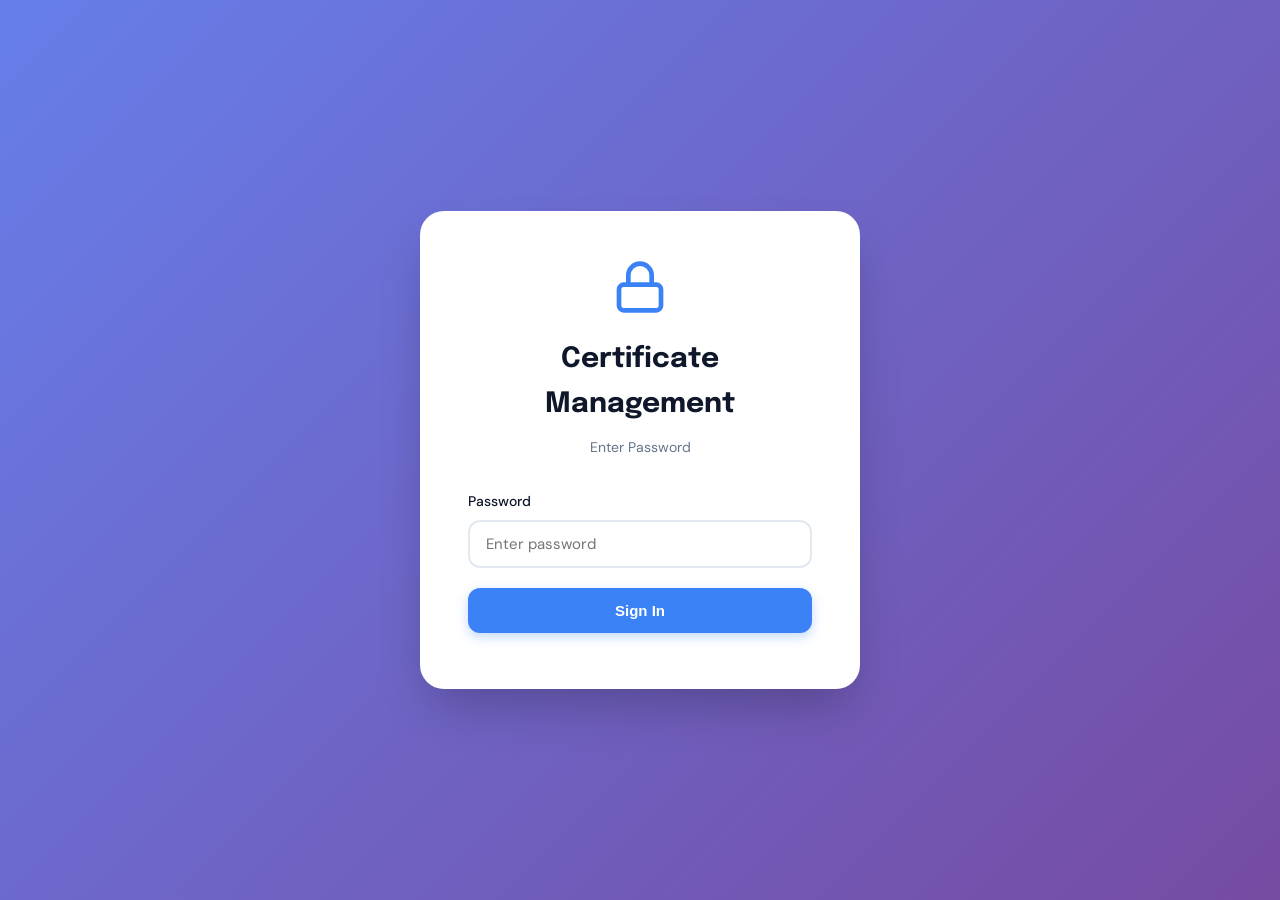
==== commit f016bdad: "Update index.html" ====
--- a/index.html
+++ b/index.html
@@ -19,7 +19,7 @@
         <path d="M7 11V7a5 5 0 0 1 10 0v4"></path>
       </svg>
       <h1>Certificate Management</h1>
-      <p class="subtitle">Password: 123</p>
+      <p class="subtitle">Enter Password</p>
     </div>
     <div class="input-group">
       <label>Password</label>
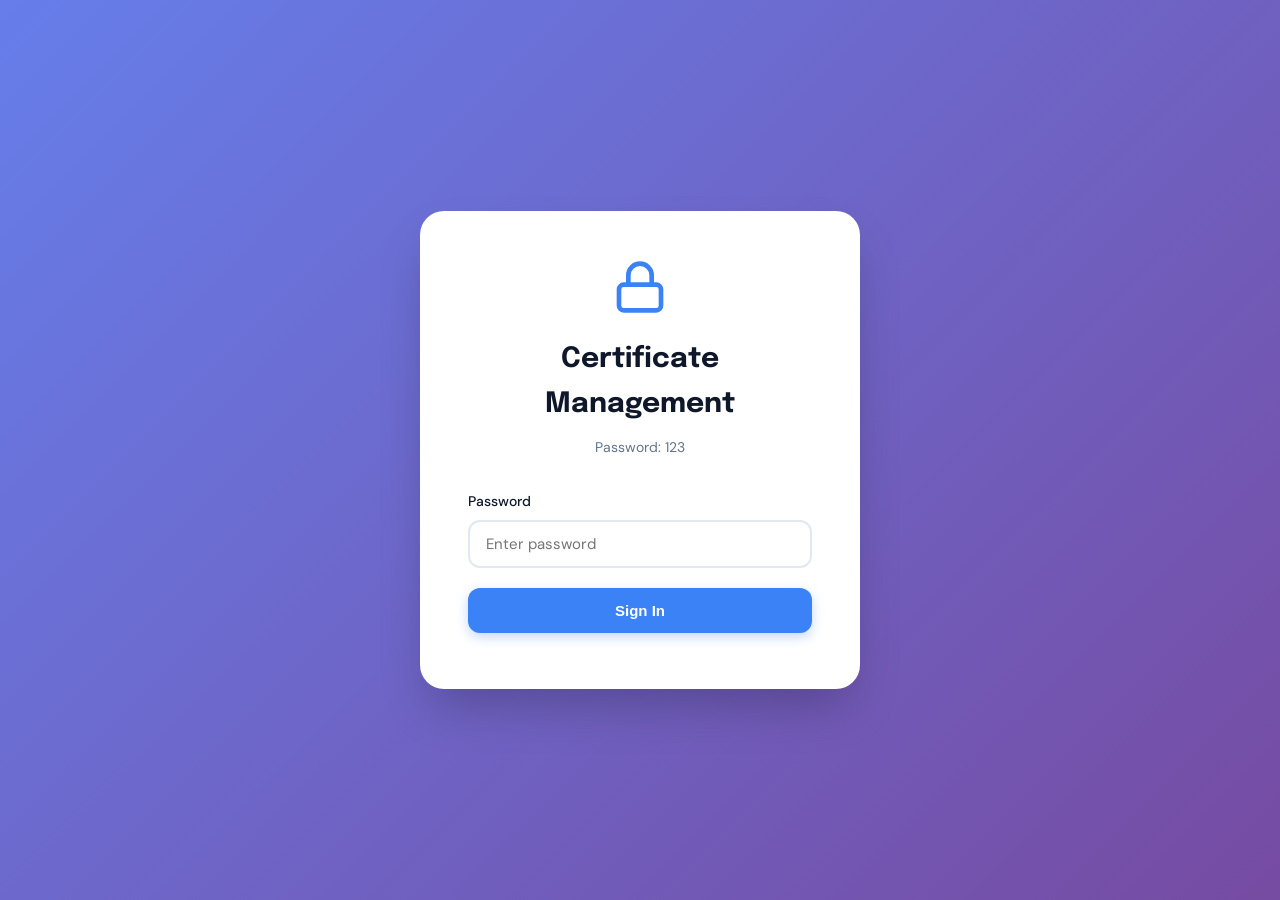
==== commit f448a871: "Update index.html" ====
--- a/index.html
+++ b/index.html
@@ -19,7 +19,7 @@
         <path d="M7 11V7a5 5 0 0 1 10 0v4"></path>
       </svg>
       <h1>Certificate Management</h1>
-      <p class="subtitle">Enter Password</p>
+      <p class="subtitle">Password: 123</p>
     </div>
     <div class="input-group">
       <label>Password</label>
@@ -56,6 +56,13 @@
             <polyline points="7 10 12 15 17 10"></polyline>
           </svg>
           Export
+        </button>
+        <button class="btn-secondary" onclick="resetData()" style="border-color:#EF4444;color:#EF4444;">
+          <svg viewBox="0 0 24 24" fill="none" stroke="currentColor" stroke-width="2" style="width:16px;height:16px">
+            <polyline points="1 4 1 10 7 10"></polyline>
+            <path d="M3.51 15a9 9 0 1 0 .49-3.44"></path>
+          </svg>
+          Reset
         </button>
         <button class="btn-secondary" onclick="logout()">Logout</button>
       </div>
@@ -388,4 +395,5 @@
 <script src="script.js"></script>
 
 </body>
-</html>
+  </html>
+  
